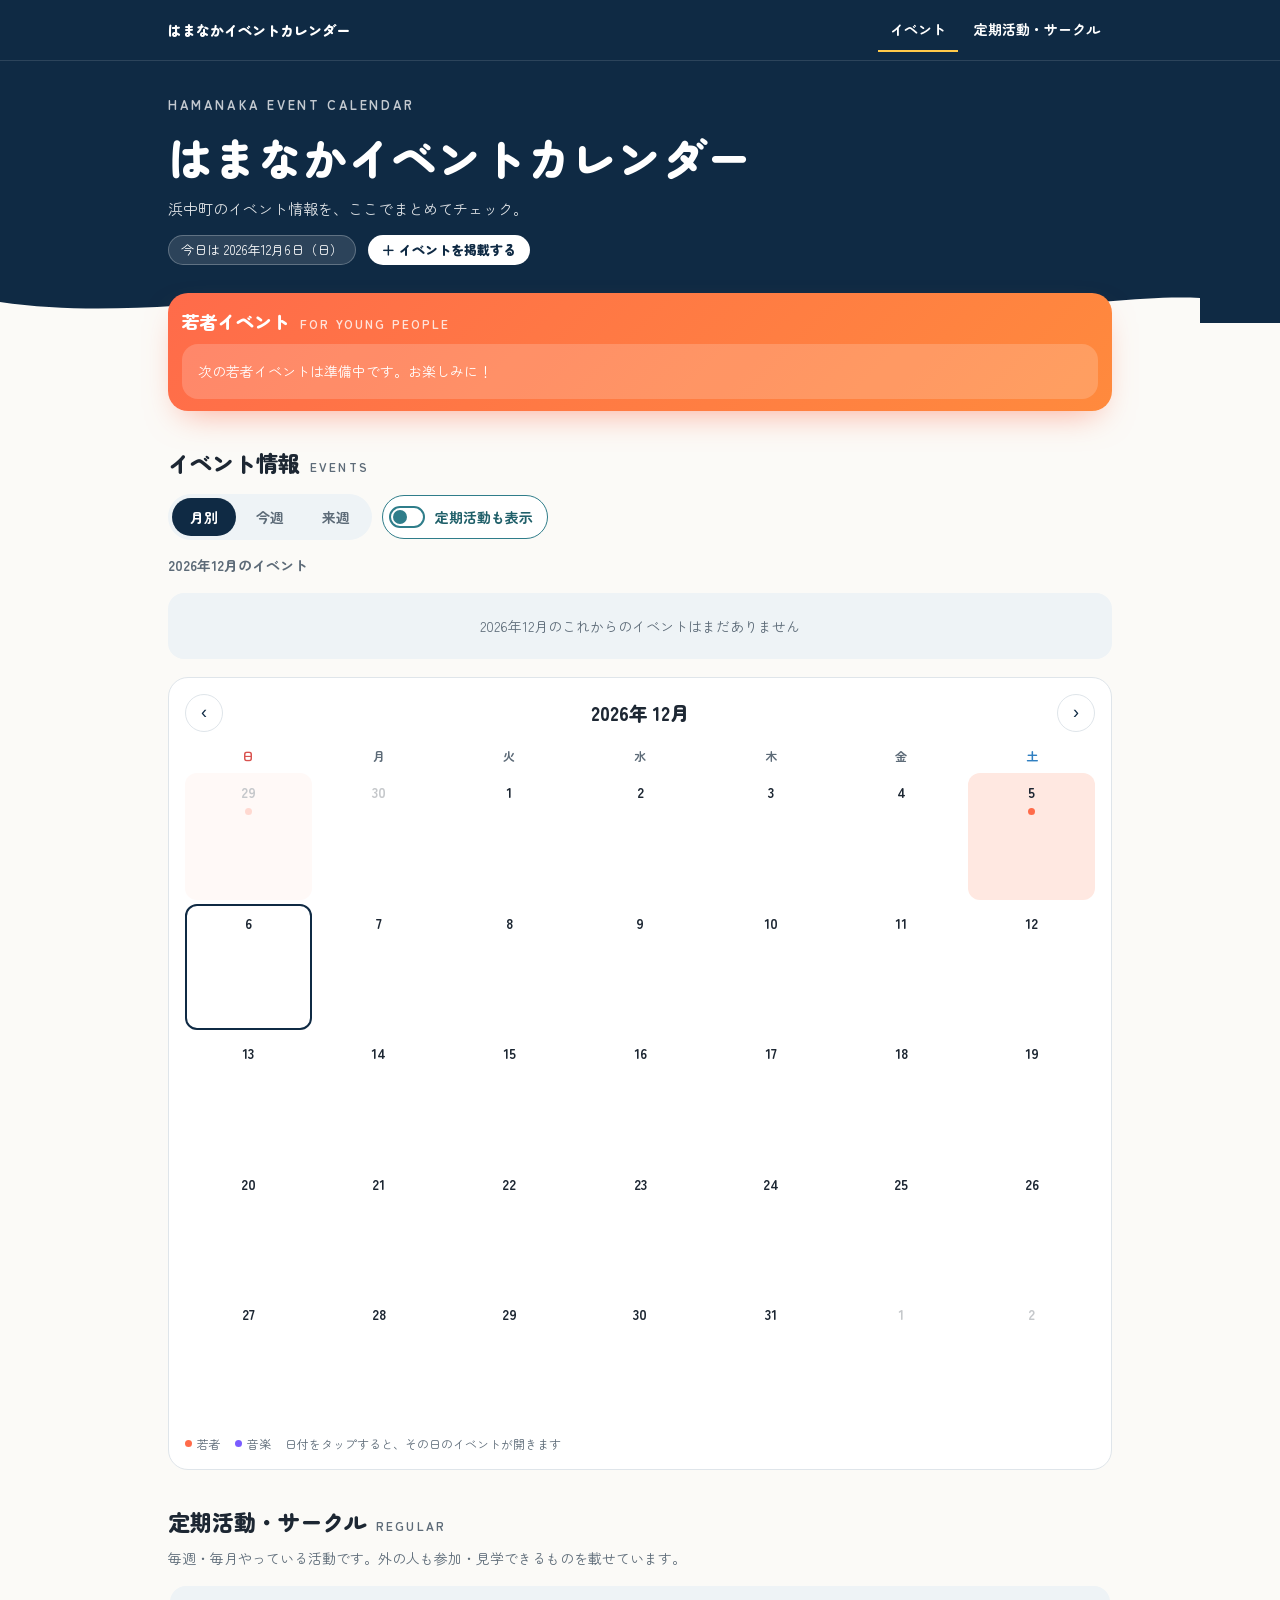
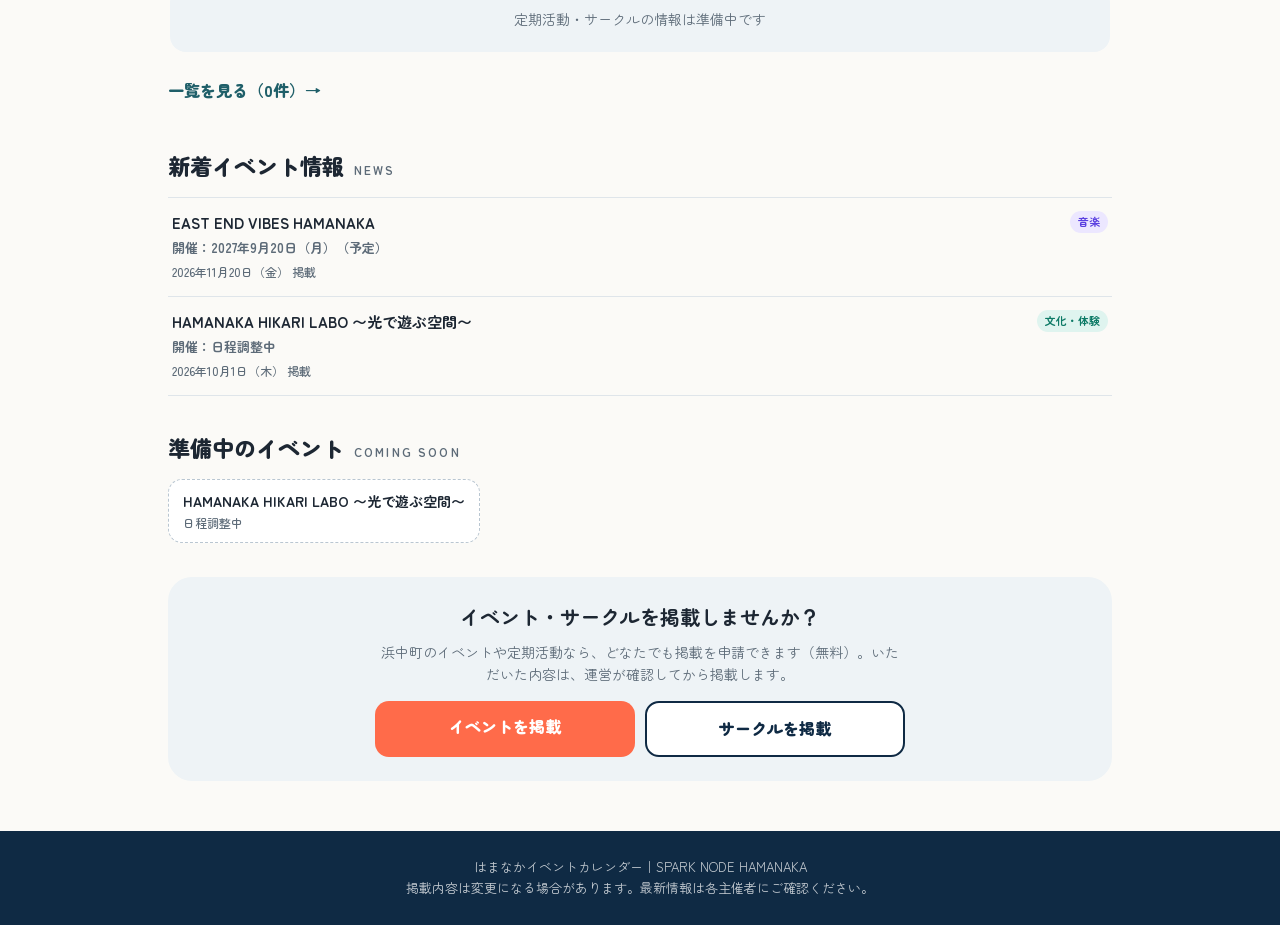
==== index.html @ 967bbfd6 "Add files via upload" ====
<!DOCTYPE html>
<html lang="ja">
<head>
<meta charset="UTF-8">
<meta name="viewport" content="width=device-width, initial-scale=1">
<title>はまなかイベントカレンダー｜浜中町のイベント情報</title>
<meta name="description" content="北海道浜中町のイベント情報をまとめてチェックできるイベントカレンダー。若者イベント、新着情報、月別・今週・来週の予定がひと目でわかります。">
<link rel="icon" href="img/favicon.svg" type="image/svg+xml">
<link rel="apple-touch-icon" href="img/favicon.svg">
<meta name="theme-color" content="#0f2a44">
<!-- SNS（LINE・X・Facebook）でURLを共有したときの表示。
     公開後、下の2か所の「USERNAME」を自分のGitHubユーザー名に書き換える -->
<meta property="og:type" content="website">
<meta property="og:site_name" content="はまなかイベントカレンダー">
<meta property="og:title" content="はまなかイベントカレンダー｜浜中町のイベント情報">
<meta property="og:description" content="北海道浜中町のイベント情報をまとめてチェックできるイベントカレンダー。">
<meta property="og:url" content="https://marugamesan.github.io/hamanaka-event/">
<meta property="og:image" content="https://marugamesan.github.io/hamanaka-event/img/ogp.png">
<meta name="twitter:card" content="summary_large_image">
<link rel="preconnect" href="https://fonts.googleapis.com">
<link rel="preconnect" href="https://fonts.gstatic.com" crossorigin>
<link href="https://fonts.googleapis.com/css2?family=Zen+Maru+Gothic:wght@500;700;900&display=swap" rel="stylesheet">
<link rel="stylesheet" href="style.css?v=20261126e">
</head>
<body>

<header>
  <nav class="topnav" aria-label="メニュー">
    <div class="wrap">
      <a class="brand" href="./">はまなかイベントカレンダー</a>
      <div class="links">
        <a href="#calendar" class="cur">イベント</a>
        <a href="regular.html">定期活動・サークル</a>
      </div>
    </div>
  </nav>
  <div class="wrap">
    <div class="logo">HAMANAKA EVENT CALENDAR</div>
    <h1>はまなかイベントカレンダー</h1>
    <p class="lead">浜中町のイベント情報を、ここでまとめてチェック。</p>
    <span class="today-pill" id="todayPill"></span>
    <a class="post-btn hidden" id="postBtnTop" target="_blank" rel="noopener">＋ イベントを掲載する</a>
  </div>
  <svg class="waves" viewBox="0 0 1200 46" preserveAspectRatio="none"><path d="M0,24 C150,46 300,4 450,22 C600,40 750,6 900,22 C1050,38 1125,16 1200,20 L1200,46 L0,46 Z" fill="#fbfaf7"/></svg>
</header>

<main class="wrap">
  <p class="loading" id="loading">イベント情報を読み込み中…</p>

  <section class="youth">
    <div class="youth-box">
      <div class="sec-head"><h2>若者イベント</h2><span class="en">FOR YOUNG PEOPLE</span></div>
      <div class="youth-grid" id="youthGrid"></div>
    </div>
  </section>

  <section id="calendar">
    <div class="sec-head"><h2>イベント情報</h2><span class="en">EVENTS</span></div>
    <div class="cal-tools">
      <div class="switch" role="tablist">
        <button data-view="month" class="on">月別</button>
        <button data-view="this">今週</button>
        <button data-view="next">来週</button>
      </div>
      <button class="reg-toggle" id="regToggle" aria-pressed="false"><span class="knob"></span>定期活動も表示</button>
    </div>
    <div id="listArea"></div>
    <div class="cal-card" id="calCard"></div>
  </section>

  <section id="regular">
    <div class="sec-head"><h2>定期活動・サークル</h2><span class="en">REGULAR</span></div>
    <p class="sec-lead">毎週・毎月やっている活動です。外の人も参加・見学できるものを載せています。</p>
    <div class="rband" id="regBand"></div>
    <a class="more" href="regular.html">一覧を見る（<span id="regCount">0</span>件）→</a>
  </section>

  <section>
    <div class="sec-head"><h2>新着イベント情報</h2><span class="en">NEWS</span></div>
    <ul class="news" id="news"></ul>
  </section>

  <section id="tbdSec" class="hidden">
    <div class="sec-head"><h2>準備中のイベント</h2><span class="en">COMING SOON</span></div>
    <div class="tbd" id="tbd"></div>
  </section>

  <section id="postSec">
    <div class="post-box">
      <h2>イベント・サークルを掲載しませんか？</h2>
      <p>浜中町のイベントや定期活動なら、どなたでも掲載を申請できます（無料）。いただいた内容は、運営が確認してから掲載します。</p>
      <div class="post-btns">
        <a class="cta" id="postBtn" target="_blank" rel="noopener">イベントを掲載</a>
        <a class="cta sub" id="postRegBtn" target="_blank" rel="noopener">サークルを掲載</a>
      </div>
    </div>
  </section>
</main>

<footer>
  はまなかイベントカレンダー｜<span id="operator"></span><br>
  掲載内容は変更になる場合があります。最新情報は各主催者にご確認ください。
</footer>

<div class="modal-bg" id="modalBg"><div class="modal" id="modal" role="dialog" aria-modal="true"></div></div>

<script src="config.js?v=20261126e"></script>
<script src="common.js?v=20261126e"></script>
<script src="app.js?v=20261126e"></script>
</body>
</html>
---- style.css ----
:root{
  --sea:#0f2a44; --sea2:#1c4466; --mist:#eef3f6; --paper:#fbfaf7;
  --ink:#1d2733; --sub:#5d6b78; --line:#dfe5ea;
  --coral:#ff6b4a; --coral-soft:#ffe8e1; --sun:#ffc94a;
  --r:16px;
}
*{box-sizing:border-box}
body{margin:0;font-family:"Zen Maru Gothic",system-ui,sans-serif;background:var(--paper);color:var(--ink);line-height:1.6;-webkit-font-smoothing:antialiased}
a{color:inherit}
.hidden{display:none!important}
.wrap{max-width:980px;margin:0 auto;padding:0 18px}

header{background:var(--sea);color:#fff;position:relative;overflow:hidden}
header .wrap{padding-top:34px;padding-bottom:58px;position:relative;z-index:1}
.logo{font-size:13px;letter-spacing:.2em;opacity:.75;font-weight:700}
h1{font-size:clamp(22px,6.4vw,44px);margin:6px 0 4px;font-weight:900;letter-spacing:.02em}
.lead{margin:0;opacity:.85;font-size:15px}
.waves{position:absolute;left:0;right:0;bottom:-1px;height:46px}
.today-pill{display:inline-block;margin:14px 8px 0 0;background:rgba(255,255,255,.12);border:1px solid rgba(255,255,255,.25);padding:4px 12px;border-radius:99px;font-size:13px}
.post-btn{display:inline-block;margin:14px 0 0 0;background:#fff;color:var(--sea);text-decoration:none;font-weight:900;font-size:13px;padding:5px 14px;border-radius:99px}
.loading{text-align:center;color:var(--sub);padding:30px 0 0;margin:0}

section{margin:34px 0}
.sec-head{display:flex;align-items:baseline;gap:10px;margin-bottom:14px}
.sec-head h2{margin:0;font-size:22px;font-weight:900}
.sec-head .en{font-size:12px;letter-spacing:.18em;color:var(--sub);font-weight:700}

.youth{margin-top:-30px;position:relative;z-index:2}
.youth-box{background:linear-gradient(135deg,var(--coral) 0%,#ff8a3d 100%);border-radius:24px;padding:20px;color:#fff;box-shadow:0 14px 34px -14px rgba(255,107,74,.6)}
.youth-box .sec-head h2{color:#fff}
.youth-box .sec-head .en{color:rgba(255,255,255,.8)}
.youth-grid{display:grid;grid-template-columns:repeat(auto-fit,minmax(260px,1fr));gap:14px}
.ycard{background:#fff;color:var(--ink);border-radius:var(--r);padding:16px 16px 14px;display:flex;gap:14px;cursor:pointer;transition:transform .15s}
.ycard:hover{transform:translateY(-2px)}
.datebox{flex:0 0 64px;text-align:center;border-radius:12px;background:var(--coral-soft);color:var(--coral);padding:8px 0;line-height:1.1;align-self:flex-start}
.datebox .m{font-size:12px;font-weight:700}
.datebox .d{font-size:28px;font-weight:900}
.datebox .w{font-size:12px;font-weight:700}
.ycard h3{margin:0 0 4px;font-size:17px;line-height:1.35}
.meta{font-size:13px;color:var(--sub)}
.count{display:inline-block;margin-top:6px;font-size:12px;font-weight:700;background:var(--sun);color:#5a3b00;padding:2px 9px;border-radius:99px}
.youth-empty{background:rgba(255,255,255,.18);border-radius:var(--r);padding:16px;font-size:14px}

.news{list-style:none;margin:0;padding:0;border-top:1px solid var(--line)}
.news li{display:flex;gap:12px;align-items:center;padding:13px 4px;border-bottom:1px solid var(--line);cursor:pointer}
.news li:hover{background:var(--mist)}
.news .posted{font-size:12px;color:var(--sub);flex:0 0 74px}
.news .title{flex:1;font-weight:700;font-size:15px}
.new-badge{font-size:11px;font-weight:900;color:#fff;background:var(--coral);padding:1px 7px;border-radius:6px;margin-left:6px;vertical-align:2px}
.tag{display:inline-block;font-size:11px;font-weight:700;padding:2px 8px;border-radius:99px;white-space:nowrap}

.switch{display:inline-flex;background:var(--mist);border-radius:99px;padding:4px;gap:2px;margin-bottom:14px}
.switch button{border:0;background:transparent;font:inherit;font-weight:700;font-size:14px;padding:8px 18px;border-radius:99px;cursor:pointer;color:var(--sub)}
.switch button.on{background:var(--sea);color:#fff}
.cal-card{background:#fff;border:1px solid var(--line);border-radius:20px;padding:16px}
.cal-nav{display:flex;align-items:center;justify-content:space-between;margin-bottom:10px}
.cal-nav h3{margin:0;font-size:19px;font-weight:900}
.navbtn{border:1px solid var(--line);background:#fff;width:38px;height:38px;border-radius:50%;font-size:18px;cursor:pointer;color:var(--sea)}
.navbtn:hover{background:var(--mist)}
.grid{display:grid;grid-template-columns:repeat(7,1fr);gap:4px}
.dow{text-align:center;font-size:12px;font-weight:700;color:var(--sub);padding:4px 0}
.dow.sun{color:#d9534f}.dow.sat{color:#2f7fc1}
.cell{aspect-ratio:1/1;min-height:44px;border-radius:12px;display:flex;flex-direction:column;align-items:center;justify-content:flex-start;padding-top:6px;font-size:14px;font-weight:700;border:2px solid transparent}
.cell.out{opacity:.25}
.cell.has{background:var(--mist);cursor:pointer}
.cell.has:hover{border-color:var(--sea2)}
.cell.has.y{background:var(--coral-soft)}
.cell.today{border-color:var(--sea)}
.cell.sel{background:var(--sea)!important;color:#fff}
.dots{display:flex;gap:3px;margin-top:4px;justify-content:center;min-height:7px}
.dot{width:7px;height:7px;border-radius:50%;display:inline-block}
.cell.sel .dot{box-shadow:0 0 0 1.5px #fff}
.legend{display:flex;gap:14px;flex-wrap:wrap;font-size:12px;color:var(--sub);margin-top:12px}
.legend span{display:inline-flex;align-items:center;gap:5px}

.week{display:grid;grid-template-columns:repeat(7,1fr);gap:6px}
.wday{border-radius:14px;background:var(--mist);text-align:center;padding:10px 0 8px;font-weight:700}
.wday .wd{font-size:12px;color:var(--sub)}
.wday .dn{font-size:20px}
.wday.has{background:var(--coral-soft)}
.wday.today{outline:2px solid var(--sea)}

.list{margin-top:16px;display:flex;flex-direction:column;gap:10px}
.list-title{font-size:14px;font-weight:700;color:var(--sub);margin:18px 0 0}
.ev{display:flex;gap:14px;background:#fff;border:1px solid var(--line);border-radius:var(--r);padding:14px;cursor:pointer}
.ev:hover{border-color:var(--sea2)}
.ev .datebox{background:var(--mist);color:var(--sea)}
.ev.y .datebox{background:var(--coral-soft);color:var(--coral)}
.ev h4{margin:2px 0 4px;font-size:16px}
.ev.past{opacity:.55}
.empty{padding:22px;text-align:center;color:var(--sub);background:var(--mist);border-radius:var(--r);font-size:14px}

.tbd{display:flex;gap:10px;flex-wrap:wrap}
.tbd div{background:#fff;border:1px dashed #b9c6d1;border-radius:14px;padding:10px 14px;font-size:14px;font-weight:700;cursor:pointer}
.tbd small{display:block;font-weight:500;color:var(--sub);font-size:12px}

.post-box{background:var(--mist);border-radius:24px;padding:24px 20px;text-align:center}
.post-box h2{margin:0 0 8px;font-size:20px}
.post-box p{margin:0 auto;max-width:520px;font-size:14px;color:var(--sub)}
.post-box .cta{max-width:320px;margin:16px auto 0}

.modal-bg{position:fixed;inset:0;background:rgba(15,42,68,.55);display:none;align-items:flex-end;justify-content:center;z-index:50}
.modal-bg.open{display:flex}
.modal{background:#fff;width:100%;max-width:560px;border-radius:24px 24px 0 0;padding:22px 20px 28px;max-height:88vh;overflow:auto;animation:up .2s ease-out}
@media(min-width:640px){.modal-bg{align-items:center}.modal{border-radius:24px}}
@keyframes up{from{transform:translateY(30px);opacity:0}to{transform:none;opacity:1}}
.modal h3{margin:8px 0 10px;font-size:22px;line-height:1.35}
.modal dl{display:grid;grid-template-columns:84px 1fr;gap:6px 10px;margin:14px 0;font-size:14px}
.modal dt{color:var(--sub);font-weight:700}
.modal dd{margin:0;word-break:break-word}
.modal p{font-size:15px;margin:10px 0;white-space:pre-wrap}
.close{float:right;border:0;background:var(--mist);width:36px;height:36px;border-radius:50%;font-size:18px;cursor:pointer}
.cta{display:block;text-align:center;background:var(--coral);color:#fff;text-decoration:none;font-weight:900;padding:13px;border-radius:14px;margin-top:14px}
.note{font-size:12px;color:var(--sub);background:var(--mist);padding:8px 12px;border-radius:10px}

footer{background:var(--sea);color:rgba(255,255,255,.75);font-size:13px;padding:26px 0;margin-top:50px;text-align:center}

/* イベント画像 */
.ev>div:nth-child(2){flex:1;min-width:0}
.ev .thumb{width:72px;height:72px;object-fit:cover;border-radius:10px;flex-shrink:0;background:var(--mist)}
.modal .pics{display:grid;gap:8px;margin:10px 0}
.modal .pics img{cursor:zoom-in;display:block;width:100%;max-height:70vh;object-fit:contain;border-radius:12px;background:var(--mist)}
.zoom{position:fixed;inset:0;background:rgba(0,0,0,.9);display:none;align-items:center;justify-content:center;z-index:60;padding:12px;cursor:zoom-out}
.zoom.open{display:flex}
.zoom img{max-width:100%;max-height:100%;object-fit:contain;-webkit-touch-callout:none}
.zoom .close{position:absolute;top:12px;right:12px;width:40px;height:40px;border-radius:50%;border:0;background:rgba(255,255,255,.9);font-size:22px;cursor:pointer}

/* ---------- ヘッダーのメニュー ---------- */
.topnav{position:relative;z-index:2;border-bottom:1px solid rgba(255,255,255,.12)}
.topnav .wrap{display:flex;align-items:center;justify-content:space-between;gap:10px;flex-wrap:wrap;padding-top:8px;padding-bottom:8px}
.topnav .brand{font-weight:900;font-size:14px;text-decoration:none;color:#fff}
.topnav .links{display:flex;gap:4px;flex-wrap:wrap}
.topnav .links a{color:#fff;text-decoration:none;font-size:14px;font-weight:700;padding:10px 12px;border-bottom:2px solid transparent}
.topnav .links a.cur{border-bottom-color:var(--sun)}
.topnav .links a:hover{opacity:.8}
header .wrap.page-head{padding-top:26px}

/* ---------- 日付の行 ---------- */
.date-line{font-size:13px;font-weight:700;color:var(--sea2)}
.news li{align-items:flex-start}
.news .posted{display:inline-block;margin-top:2px;font-size:12px;color:var(--sub);font-weight:500}

/* ---------- カレンダー：定期活動の切り替え ---------- */
.cal-tools{display:flex;flex-wrap:wrap;gap:10px;align-items:center;margin-bottom:14px}
.cal-tools .switch{margin-bottom:0}
.reg-toggle{display:inline-flex;align-items:center;gap:10px;border:1.5px solid #2f7d8a;background:#fff;color:#1f5f69;font:inherit;font-weight:700;font-size:14px;padding:6px 14px 6px 6px;border-radius:99px;cursor:pointer;min-height:44px}
.reg-toggle .knob{width:36px;height:22px;border-radius:99px;border:2px solid #2f7d8a;position:relative;flex-shrink:0}
.reg-toggle .knob::after{content:"";position:absolute;top:2px;left:2px;width:14px;height:14px;border-radius:50%;background:#2f7d8a;transition:left .15s}
.reg-toggle[aria-pressed="true"]{background:#2f7d8a;color:#fff}
.reg-toggle[aria-pressed="true"] .knob{border-color:#fff}
.reg-toggle[aria-pressed="true"] .knob::after{left:16px;background:#fff}
.dot.rg{background:transparent;border:1.5px dashed #2f7d8a;width:8px;height:8px}
.cell.rgday{border:1.5px dashed #9cc3ca;cursor:pointer}
.cell.rgday:hover{border-color:#2f7d8a}
.wday.rgday{outline:1.5px dashed #9cc3ca;outline-offset:-2px}
.ev.rg{background:transparent;border:1.5px dashed #9cc3ca;text-decoration:none;color:inherit;opacity:.9}
.ev.rg:hover{border-color:#2f7d8a}
.rg-when{flex:0 0 64px;font-size:11px;font-weight:700;color:#1f5f69;text-align:center;align-self:center;line-height:1.35}
.tag.rg-tag{background:#fff;color:#1f5f69;border:1px dashed #2f7d8a}
.tag.visit{background:#fdeedd;color:#8a4512}

/* ---------- 定期活動の帯（横スクロール） ---------- */
.sec-lead{margin:-6px 0 14px;font-size:14px;color:var(--sub)}
.rband{display:flex;gap:12px;overflow-x:auto;scroll-snap-type:x mandatory;padding:2px 2px 10px;-webkit-overflow-scrolling:touch}
.rband .empty{flex:1}
.rcard{flex:0 0 min(78%,260px);scroll-snap-align:start;background:#fff;border:1px solid var(--line);border-radius:var(--r);padding:14px;text-decoration:none;color:inherit;display:flex;flex-direction:column;gap:6px}
.rcard:hover{border-color:#2f7d8a}
.rcard h3{margin:0;font-size:16px;line-height:1.4}
.rcard .count{margin-top:0}
.checked{font-size:12px;color:var(--sub);margin-top:auto}
.more{display:inline-block;margin-top:6px;font-weight:900;color:#1f5f69;text-decoration:none;padding:10px 0}
.more:hover{text-decoration:underline}

/* ---------- 掲載ボタン 2つ ---------- */
.post-btns{display:flex;gap:10px;justify-content:center;flex-wrap:wrap;margin-top:16px}
.post-btns .cta{margin:0;flex:1 1 200px;max-width:260px}
.cta.sub{background:#fff;color:var(--sea);border:2px solid var(--sea)}
.cta.soon{background:#eef1f3;color:#55626e;border-color:#cfd6dc;cursor:default}

/* ---------- 定期活動の一覧ページ ---------- */
.filters{display:flex;flex-direction:column;gap:10px;background:#fff;border:1px solid var(--line);border-radius:20px;padding:14px 16px;margin-bottom:16px}
.frow{display:flex;gap:8px;align-items:center;flex-wrap:wrap}
.frow .lbl{font-size:13px;font-weight:700;color:var(--sub);width:42px;flex-shrink:0}
.chip{border:1.5px solid var(--line);background:#fff;color:var(--ink);font:inherit;font-size:14px;font-weight:700;padding:6px 14px;border-radius:99px;cursor:pointer;min-height:40px}
.chip.on{background:var(--sea);border-color:var(--sea);color:#fff}
.frow select{font:inherit;font-size:14px;padding:8px 12px;border-radius:12px;border:1.5px solid var(--line);background:#fff;min-height:40px;max-width:100%}
.rcount{font-size:14px;color:var(--sub);margin:0 0 10px}
.rgrid{display:grid;grid-template-columns:repeat(auto-fill,minmax(280px,1fr));gap:14px}
.rgcard{background:#fff;border:1px solid var(--line);border-radius:var(--r);padding:16px;display:flex;flex-direction:column;gap:8px;scroll-margin-top:16px}
.rgcard:target{border-color:#2f7d8a;box-shadow:0 0 0 3px #d7ecef}
.rgcard h3{margin:0;font-size:18px;line-height:1.4}
.rgcard dl{display:grid;grid-template-columns:56px 1fr;gap:4px 8px;margin:0;font-size:14px}
.rgcard dt{color:var(--sub);font-weight:700}
.rgcard dd{margin:0;word-break:break-word}
.rgcard .desc{font-size:14px;margin:0;white-space:pre-wrap;color:var(--ink)}
.rgcard .foot{display:flex;justify-content:space-between;align-items:center;gap:8px;flex-wrap:wrap;margin-top:auto;padding-top:6px}
.rgcard .cta{margin:0;padding:10px 16px;font-size:14px;border-radius:99px;background:var(--sea)}
.cell.today.rgday{border:2px solid var(--sea)}

/* ---------- 若者イベント（コンパクト・1件） ---------- */
.youth-box{padding:14px 14px 12px;border-radius:20px}
.youth-box .sec-head{margin-bottom:8px}
.youth-box .sec-head h2{font-size:18px}
.youth-grid{grid-template-columns:1fr}
.ycard{padding:12px;gap:12px;align-items:center}
.ycard .datebox{flex-basis:54px;padding:6px 0}
.ycard .datebox .d{font-size:22px}
.ycard>div:nth-child(2){flex:1;min-width:0}
.ycard h3{font-size:16px}
.ycard .thumb{width:64px;height:64px;object-fit:cover;border-radius:10px;flex-shrink:0}
.youth-more{margin:8px 2px 0;font-size:12px;color:rgba(255,255,255,.9)}

/* ---------- イベント一覧 → カレンダーの順 ---------- */
#listArea .list-title{margin-top:0}
#listArea + .cal-card{margin-top:18px}
.wday[data-day]{cursor:pointer}

/* ---------- 日付タップのポップアップ ---------- */
.day-sub{margin:4px 0 0;font-size:13px;color:var(--sub);font-weight:700}
.modal .day-list{margin-top:10px}
.modal .day-list .ev{padding:12px}
.back{border:0;background:none;font:inherit;font-weight:700;font-size:14px;color:var(--sea2);padding:8px 0;cursor:pointer}

/* ---------- 共有ボタン ---------- */
.share{margin-top:18px;padding-top:14px;border-top:1px solid var(--line)}
.share-ttl{margin:0 0 8px;font-size:13px;font-weight:700;color:var(--sub)}
.share-btns{display:flex;flex-wrap:wrap;gap:8px}
.sbtn{display:inline-flex;align-items:center;justify-content:center;min-height:44px;padding:0 16px;border-radius:99px;font:inherit;font-size:14px;font-weight:700;text-decoration:none;cursor:pointer;border:1.5px solid var(--line);background:#fff;color:var(--ink)}
.sbtn.native{background:var(--sea);border-color:var(--sea);color:#fff}
.sbtn.line{background:#06c755;border-color:#06c755;color:#fff}
.sbtn.x{background:#111;border-color:#111;color:#fff}
.sbtn.fb{background:#1877f2;border-color:#1877f2;color:#fff}
.toast{white-space:nowrap;position:fixed;left:50%;bottom:24px;transform:translate(-50%,20px);background:var(--sea);color:#fff;padding:10px 18px;border-radius:99px;font-size:14px;font-weight:700;opacity:0;pointer-events:none;transition:.2s;z-index:80}
.toast.show{opacity:1;transform:translate(-50%,0)}
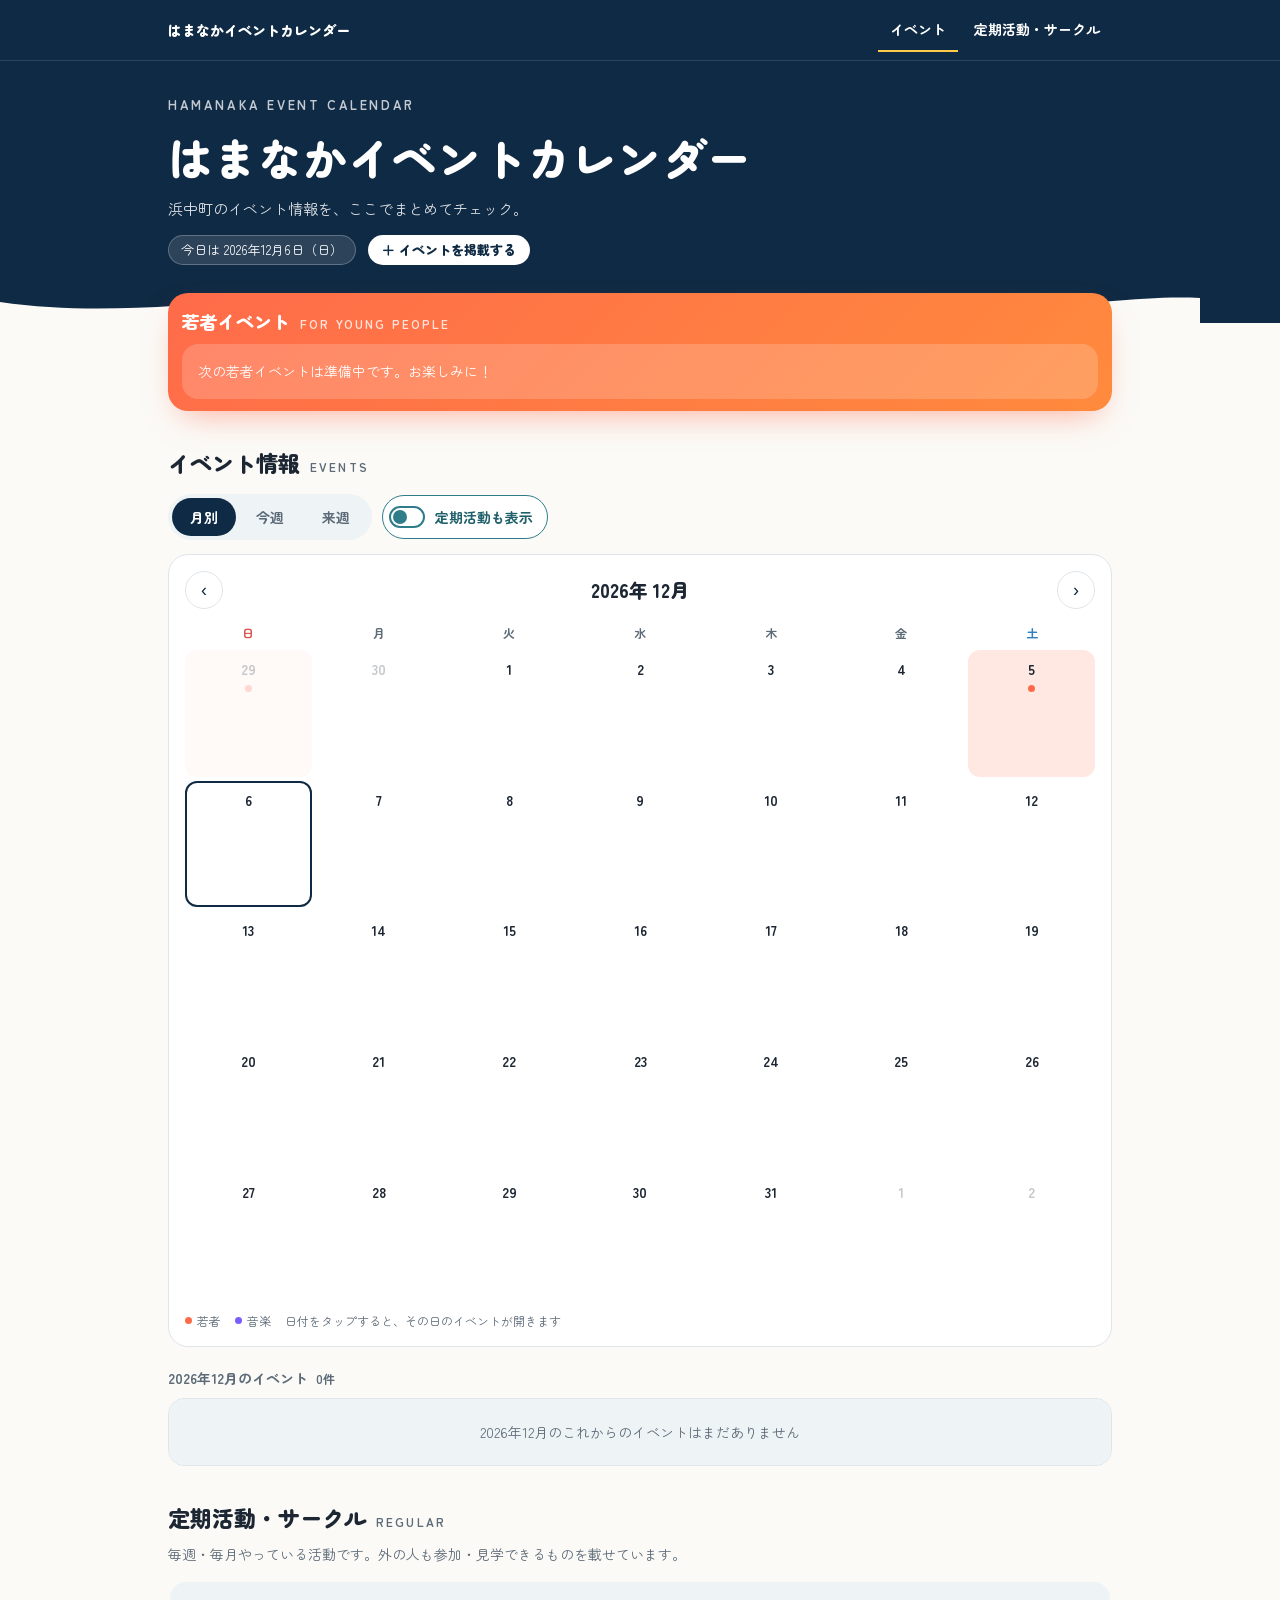
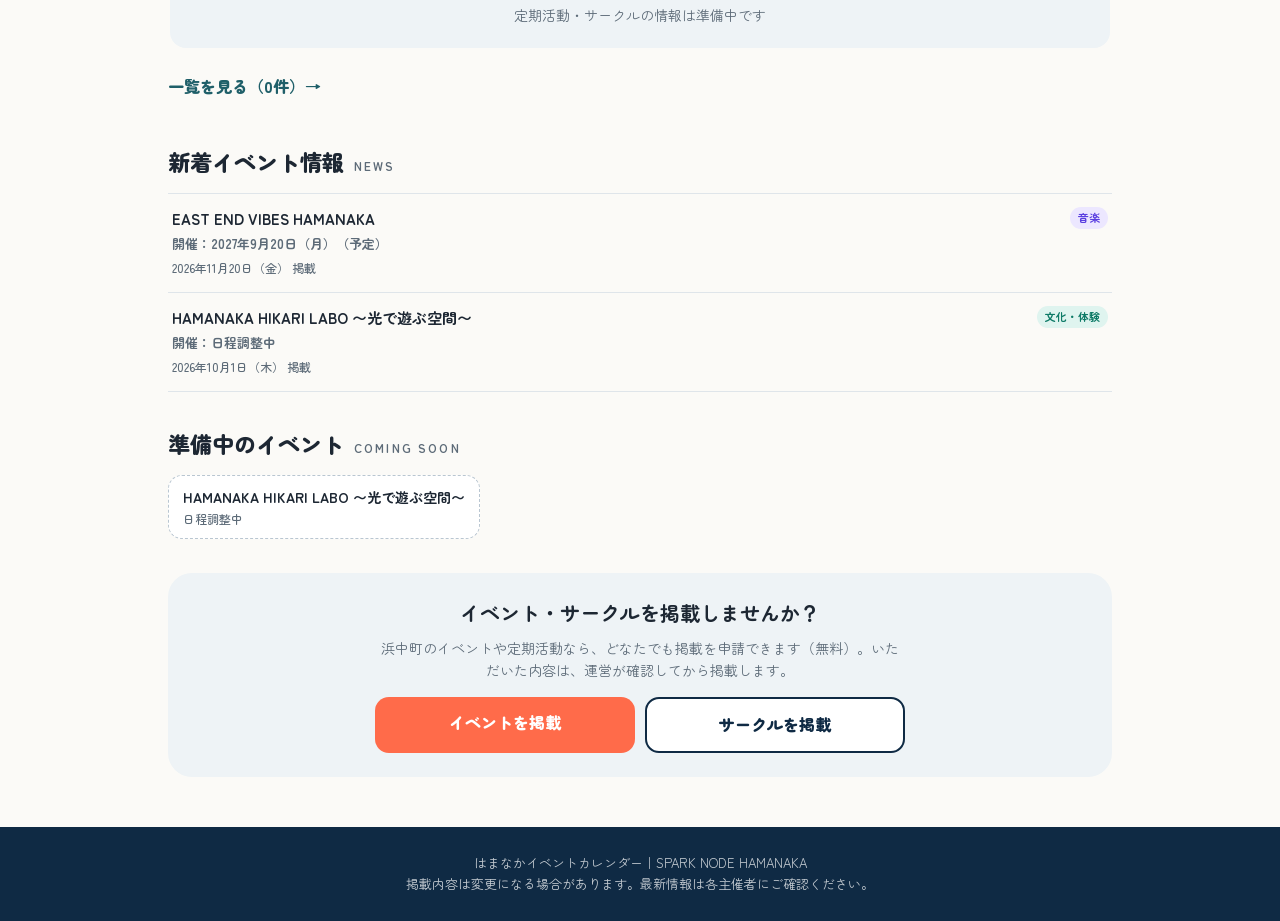
==== commit 7b5d6449: "Add files via upload" ====
--- a/index.html
+++ b/index.html
@@ -20,7 +20,7 @@
 <link rel="preconnect" href="https://fonts.googleapis.com">
 <link rel="preconnect" href="https://fonts.gstatic.com" crossorigin>
 <link href="https://fonts.googleapis.com/css2?family=Zen+Maru+Gothic:wght@500;700;900&display=swap" rel="stylesheet">
-<link rel="stylesheet" href="style.css?v=20261126e">
+<link rel="stylesheet" href="style.css?v=20261126f">
 </head>
 <body>
 
@@ -64,8 +64,8 @@
       </div>
       <button class="reg-toggle" id="regToggle" aria-pressed="false"><span class="knob"></span>定期活動も表示</button>
     </div>
+    <div class="cal-card" id="calCard"></div>
     <div id="listArea"></div>
-    <div class="cal-card" id="calCard"></div>
   </section>
 
   <section id="regular">
@@ -104,8 +104,8 @@
 
 <div class="modal-bg" id="modalBg"><div class="modal" id="modal" role="dialog" aria-modal="true"></div></div>
 
-<script src="config.js?v=20261126e"></script>
-<script src="common.js?v=20261126e"></script>
-<script src="app.js?v=20261126e"></script>
+<script src="config.js?v=20261126f"></script>
+<script src="common.js?v=20261126f"></script>
+<script src="app.js?v=20261126f"></script>
 </body>
 </html>
--- a/style.css
+++ b/style.css
@@ -232,3 +232,24 @@
 .sbtn.fb{background:#1877f2;border-color:#1877f2;color:#fff}
 .toast{white-space:nowrap;position:fixed;left:50%;bottom:24px;transform:translate(-50%,20px);background:var(--sea);color:#fff;padding:10px 18px;border-radius:99px;font-size:14px;font-weight:700;opacity:0;pointer-events:none;transition:.2s;z-index:80}
 .toast.show{opacity:1;transform:translate(-50%,0)}
+
+/* ---------- カレンダー → 細い一覧 ---------- */
+#listArea .list-title{margin-top:20px;display:flex;align-items:baseline;gap:8px}
+#listArea + .cal-card{margin-top:0}
+.list-n{font-size:12px;font-weight:700;color:var(--sub)}
+.slim-list{margin-top:8px;background:#fff;border:1px solid var(--line);border-radius:var(--r);overflow:hidden}
+.slim-list .empty{border-radius:0}
+.slim{display:grid;grid-template-columns:1fr auto;grid-template-areas:"date arrow" "main arrow";column-gap:10px;row-gap:2px;width:100%;text-align:left;font:inherit;color:inherit;text-decoration:none;background:#fff;border:0;border-top:1px solid var(--line);padding:10px 14px;cursor:pointer;min-height:56px;align-items:center}
+.slim:first-child{border-top:0}
+.slim:hover{background:var(--mist)}
+.slim .s-date{grid-area:date;font-size:12px;font-weight:700;color:var(--sea2)}
+.slim.y .s-date{color:var(--coral)}
+.slim .s-main{grid-area:main;display:flex;align-items:center;gap:8px;min-width:0}
+.slim .s-title{font-size:15px;font-weight:700;line-height:1.4;overflow:hidden;text-overflow:ellipsis;white-space:nowrap;min-width:0}
+.slim .tag{flex-shrink:0}
+.slim .s-arrow{grid-area:arrow;font-size:20px;color:var(--sub)}
+.slim.rg{background:#fbfefe}
+.slim.rg .s-date{color:#1f5f69}
+@media(min-width:640px){
+  .slim{grid-template-columns:200px 1fr auto;grid-template-areas:"date main arrow"}
+}
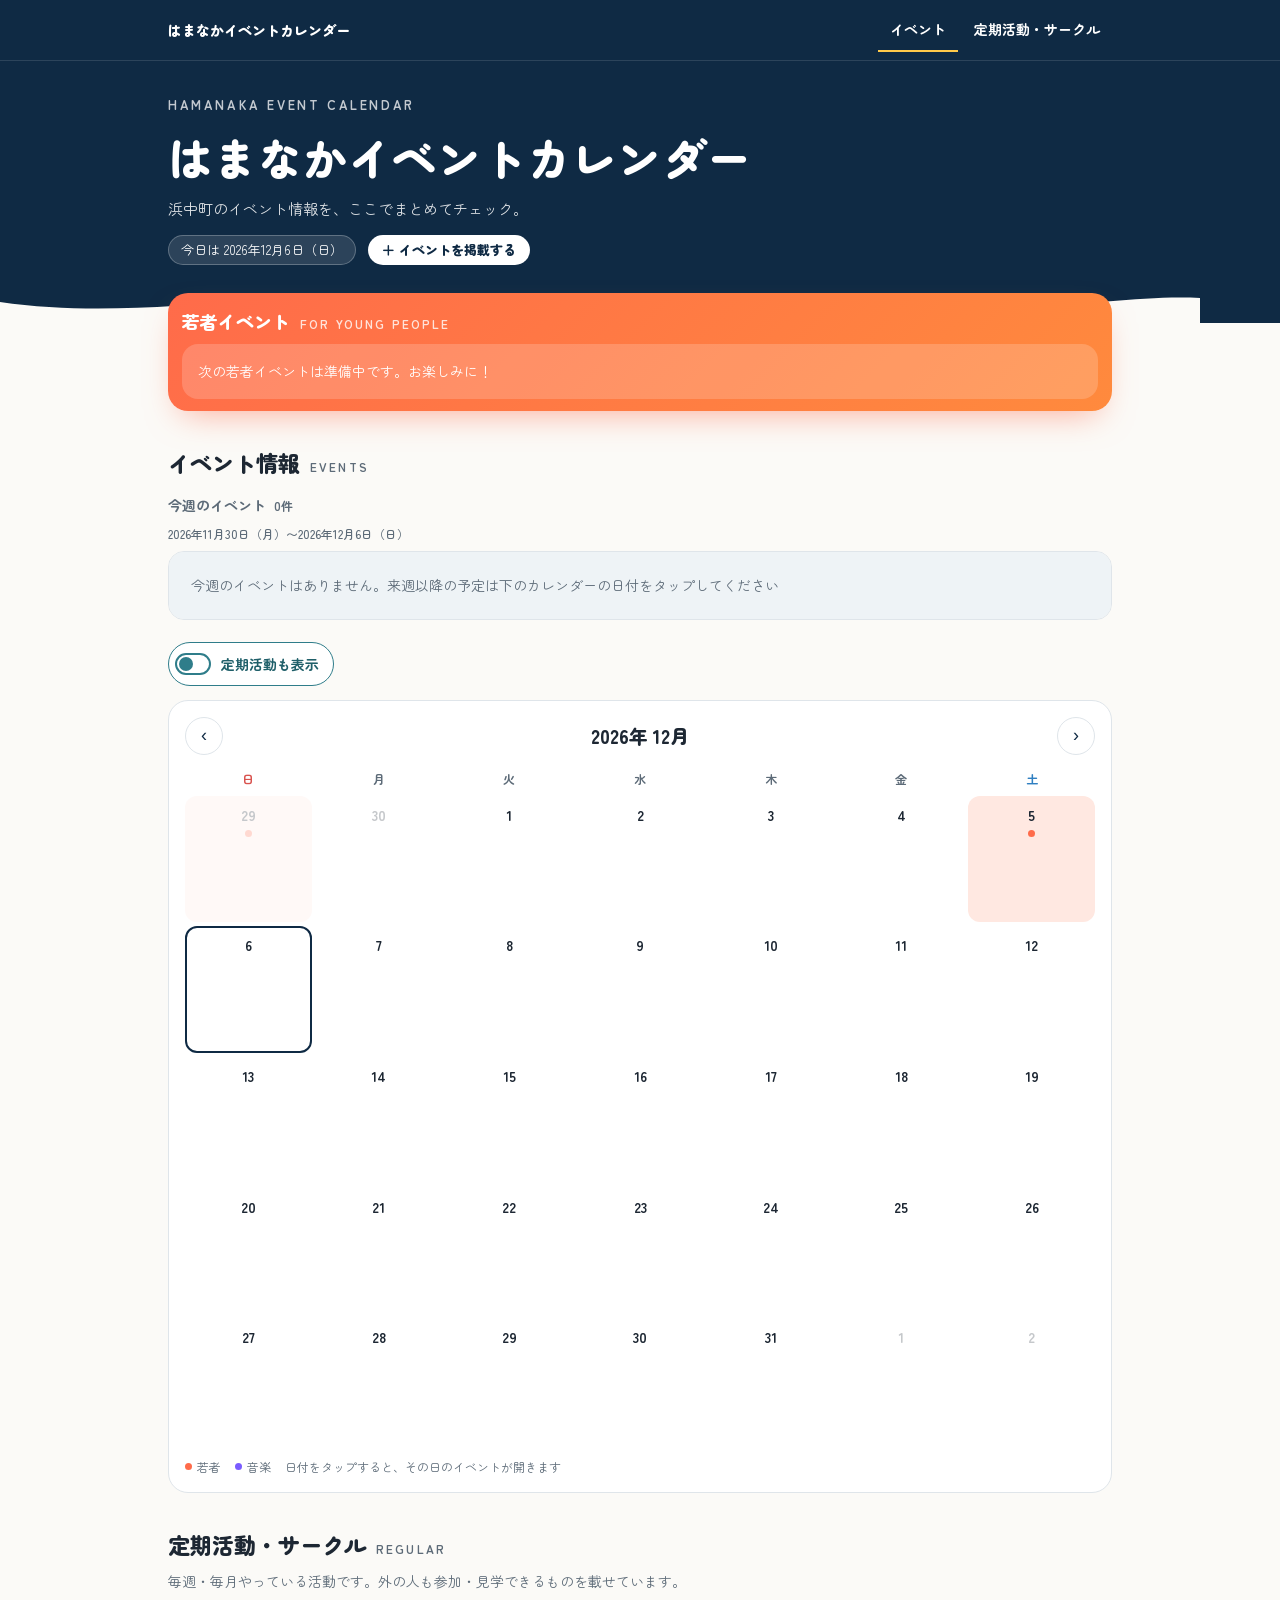
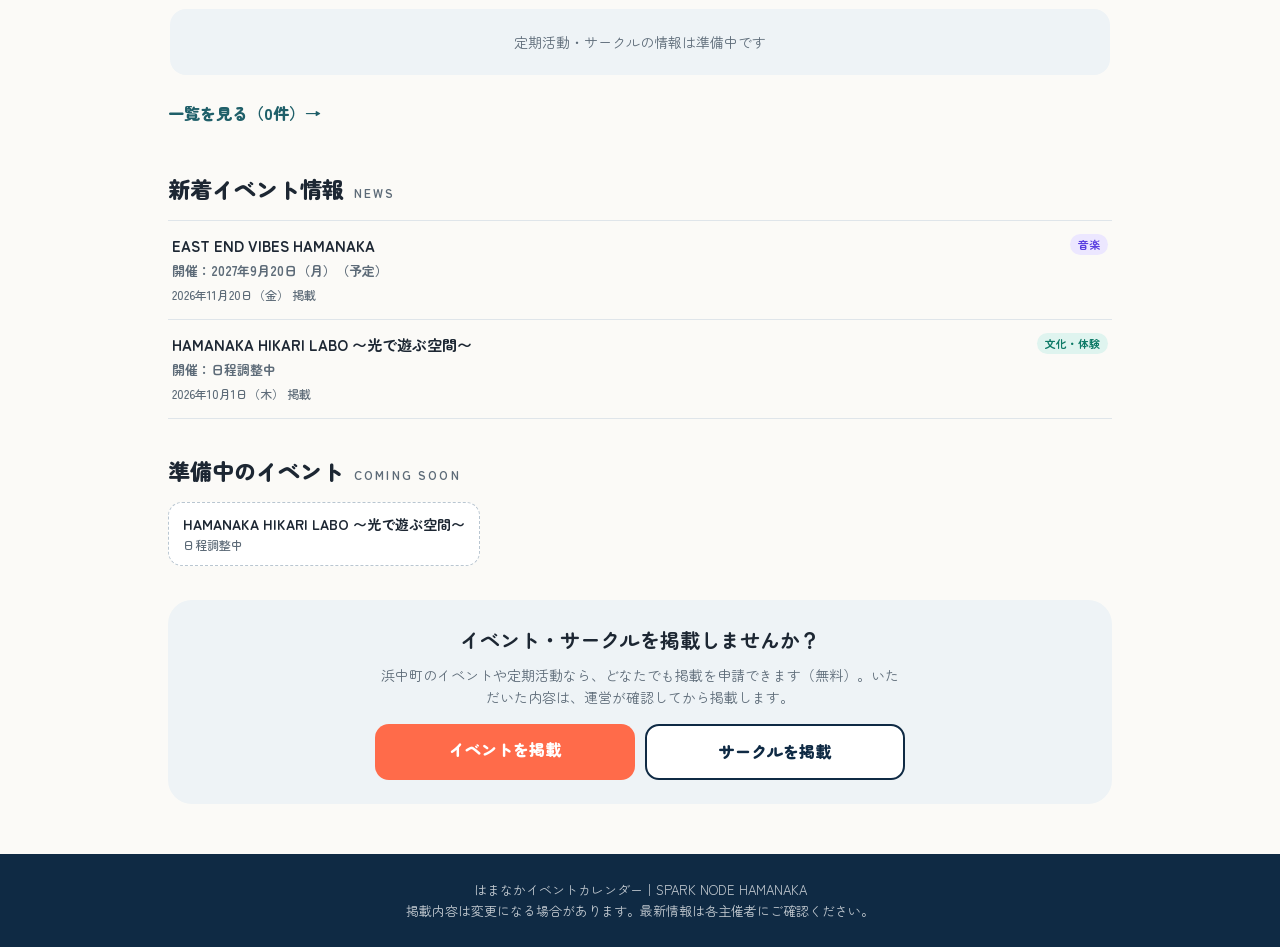
==== commit 631947c1: "Add files via upload" ====
--- a/index.html
+++ b/index.html
@@ -20,7 +20,7 @@
 <link rel="preconnect" href="https://fonts.googleapis.com">
 <link rel="preconnect" href="https://fonts.gstatic.com" crossorigin>
 <link href="https://fonts.googleapis.com/css2?family=Zen+Maru+Gothic:wght@500;700;900&display=swap" rel="stylesheet">
-<link rel="stylesheet" href="style.css?v=20261126f">
+<link rel="stylesheet" href="style.css?v=20261126g">
 </head>
 <body>
 
@@ -56,16 +56,11 @@
 
   <section id="calendar">
     <div class="sec-head"><h2>イベント情報</h2><span class="en">EVENTS</span></div>
+    <div id="listArea"></div>
     <div class="cal-tools">
-      <div class="switch" role="tablist">
-        <button data-view="month" class="on">月別</button>
-        <button data-view="this">今週</button>
-        <button data-view="next">来週</button>
-      </div>
       <button class="reg-toggle" id="regToggle" aria-pressed="false"><span class="knob"></span>定期活動も表示</button>
     </div>
     <div class="cal-card" id="calCard"></div>
-    <div id="listArea"></div>
   </section>
 
   <section id="regular">
@@ -104,8 +99,8 @@
 
 <div class="modal-bg" id="modalBg"><div class="modal" id="modal" role="dialog" aria-modal="true"></div></div>
 
-<script src="config.js?v=20261126f"></script>
-<script src="common.js?v=20261126f"></script>
-<script src="app.js?v=20261126f"></script>
+<script src="config.js?v=20261126g"></script>
+<script src="common.js?v=20261126g"></script>
+<script src="app.js?v=20261126g"></script>
 </body>
 </html>
--- a/style.css
+++ b/style.css
@@ -253,3 +253,9 @@
 @media(min-width:640px){
   .slim{grid-template-columns:200px 1fr auto;grid-template-areas:"date main arrow"}
 }
+
+/* ---------- 今週のイベント（カレンダーの上） ---------- */
+#listArea .list-title{margin-top:0;flex-wrap:wrap}
+.list-range{order:3;flex-basis:100%;font-size:12px;font-weight:500;color:var(--sub)}
+#listArea + .cal-tools{margin-top:22px}
+#listArea .empty{text-align:left}
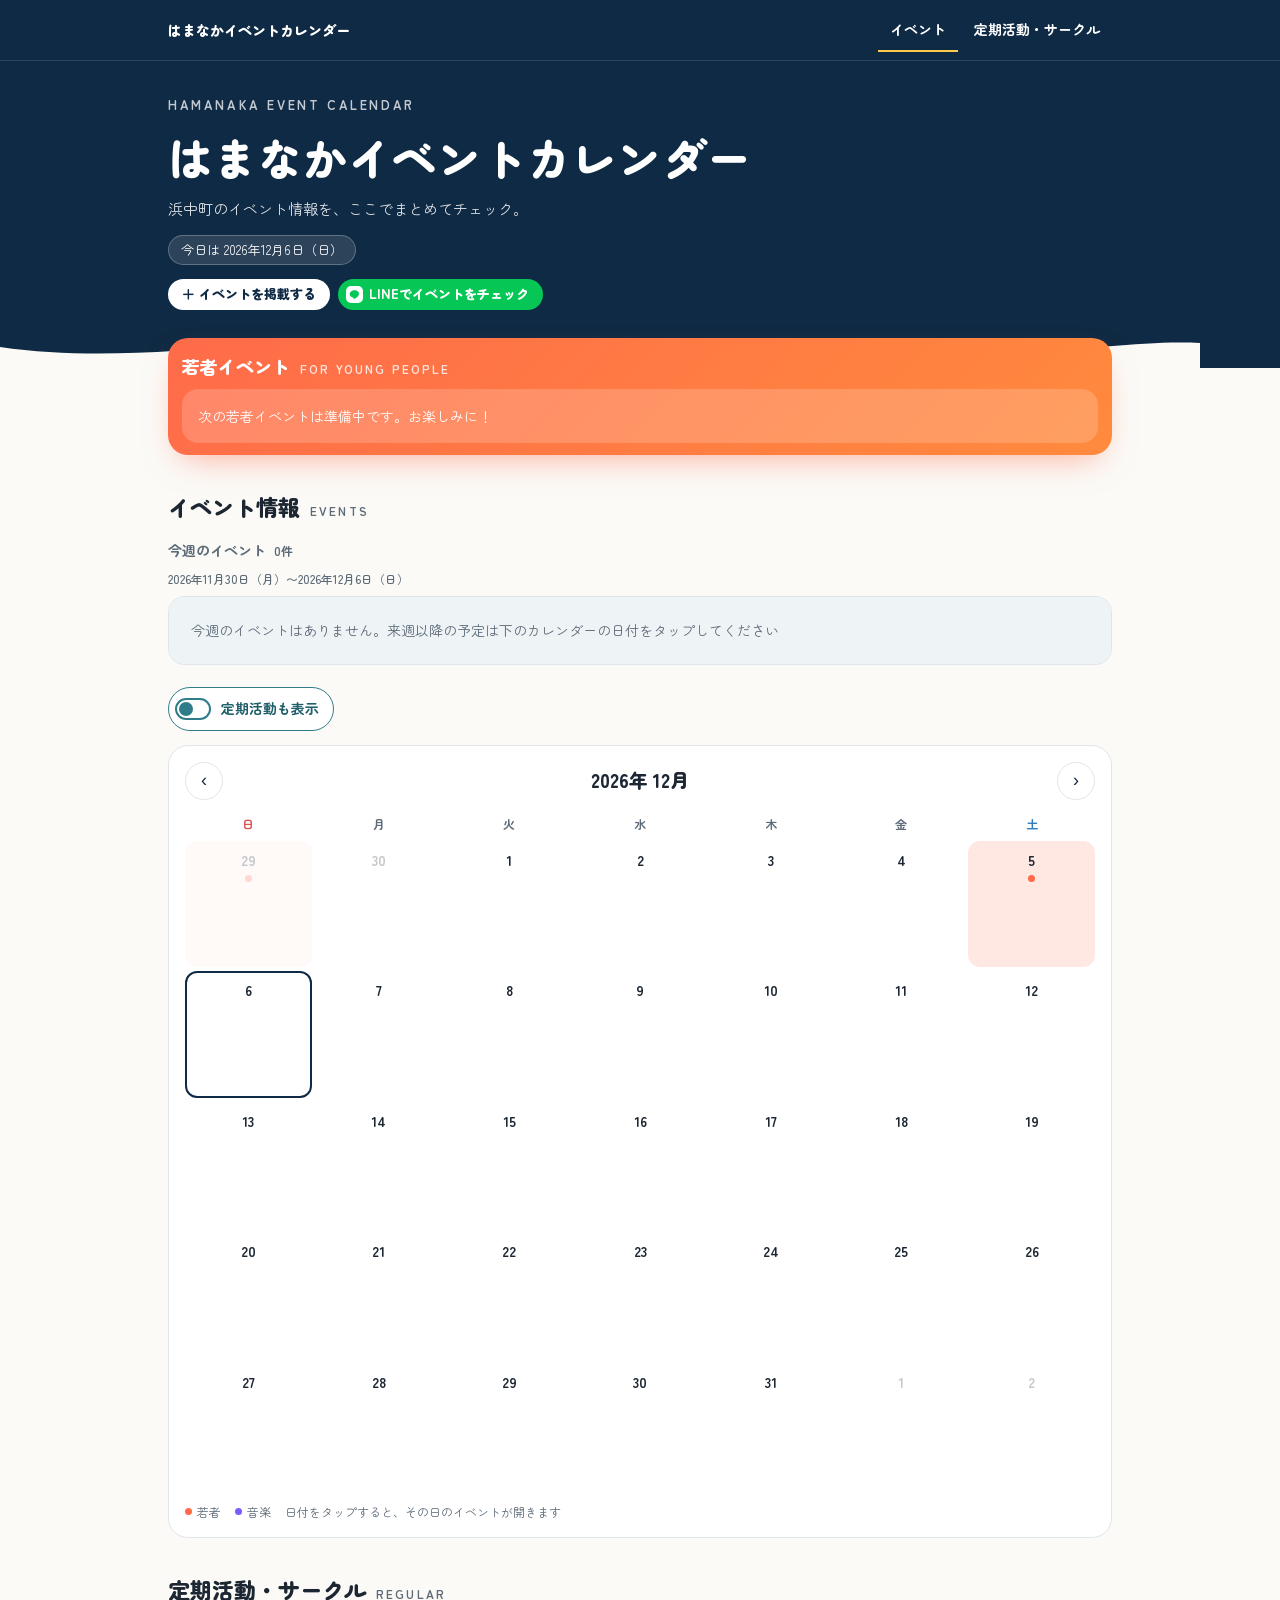
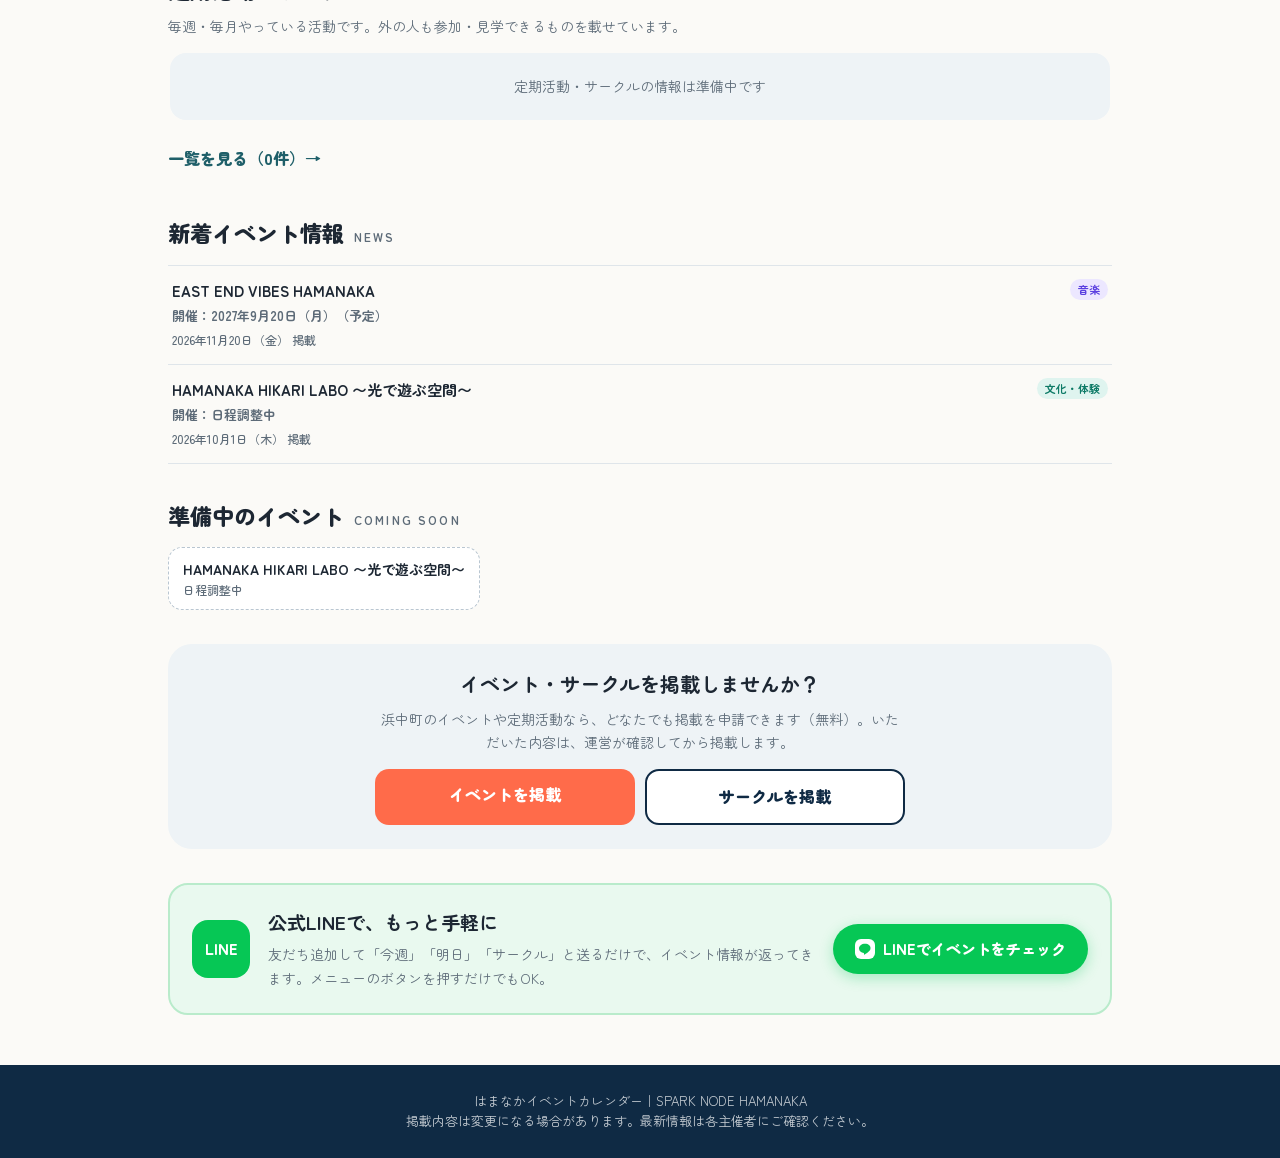
==== commit ba394f91: "Add files via upload" ====
--- a/index.html
+++ b/index.html
@@ -4,7 +4,7 @@
 <meta charset="UTF-8">
 <meta name="viewport" content="width=device-width, initial-scale=1">
 <title>はまなかイベントカレンダー｜浜中町のイベント情報</title>
-<meta name="description" content="北海道浜中町のイベント情報をまとめてチェックできるイベントカレンダー。若者イベント、新着情報、月別・今週・来週の予定がひと目でわかります。">
+<meta name="description" content="北海道浜中町のイベント情報をまとめてチェックできるイベントカレンダー。今週のイベント、カレンダー、新着情報、定期活動・サークルがひと目でわかります。">
 <link rel="icon" href="img/favicon.svg" type="image/svg+xml">
 <link rel="apple-touch-icon" href="img/favicon.svg">
 <meta name="theme-color" content="#0f2a44">
@@ -20,7 +20,7 @@
 <link rel="preconnect" href="https://fonts.googleapis.com">
 <link rel="preconnect" href="https://fonts.gstatic.com" crossorigin>
 <link href="https://fonts.googleapis.com/css2?family=Zen+Maru+Gothic:wght@500;700;900&display=swap" rel="stylesheet">
-<link rel="stylesheet" href="style.css?v=20261126g">
+<link rel="stylesheet" href="style.css?v=20261127a">
 </head>
 <body>
 
@@ -39,7 +39,10 @@
     <h1>はまなかイベントカレンダー</h1>
     <p class="lead">浜中町のイベント情報を、ここでまとめてチェック。</p>
     <span class="today-pill" id="todayPill"></span>
-    <a class="post-btn hidden" id="postBtnTop" target="_blank" rel="noopener">＋ イベントを掲載する</a>
+    <div class="head-btns">
+      <a class="post-btn hidden" id="postBtnTop" target="_blank" rel="noopener">＋ イベントを掲載する</a>
+      <a class="line-btn sm hidden" data-line data-line-link target="_blank" rel="noopener">LINEでイベントをチェック</a>
+    </div>
   </div>
   <svg class="waves" viewBox="0 0 1200 46" preserveAspectRatio="none"><path d="M0,24 C150,46 300,4 450,22 C600,40 750,6 900,22 C1050,38 1125,16 1200,20 L1200,46 L0,46 Z" fill="#fbfaf7"/></svg>
 </header>
@@ -90,6 +93,17 @@
       </div>
     </div>
   </section>
+
+  <section id="lineSec" class="line-sec hidden" data-line>
+    <div class="line-box">
+      <div class="line-ic" aria-hidden="true">LINE</div>
+      <div class="line-txt">
+        <h2>公式LINEで、もっと手軽に</h2>
+        <p>友だち追加して「今週」「明日」「サークル」と送るだけで、イベント情報が返ってきます。メニューのボタンを押すだけでもOK。</p>
+      </div>
+      <a class="line-btn" data-line-link target="_blank" rel="noopener">LINEでイベントをチェック</a>
+    </div>
+  </section>
 </main>
 
 <footer>
@@ -99,8 +113,8 @@
 
 <div class="modal-bg" id="modalBg"><div class="modal" id="modal" role="dialog" aria-modal="true"></div></div>
 
-<script src="config.js?v=20261126g"></script>
-<script src="common.js?v=20261126g"></script>
-<script src="app.js?v=20261126g"></script>
+<script src="config.js?v=20261127a"></script>
+<script src="common.js?v=20261127a"></script>
+<script src="app.js?v=20261127a"></script>
 </body>
 </html>
--- a/style.css
+++ b/style.css
@@ -259,3 +259,19 @@
 .list-range{order:3;flex-basis:100%;font-size:12px;font-weight:500;color:var(--sub)}
 #listArea + .cal-tools{margin-top:22px}
 #listArea .empty{text-align:left}
+
+/* ---------- 公式LINE ---------- */
+.head-btns{display:flex;flex-wrap:wrap;gap:8px;align-items:center;margin-top:14px}
+.head-btns .post-btn{margin:0}
+.line-btn{display:inline-flex;align-items:center;justify-content:center;gap:8px;background:#06c755;color:#fff;font-weight:900;text-decoration:none;border-radius:999px;padding:13px 22px;font-size:15px;box-shadow:0 4px 14px rgba(6,199,85,.3);white-space:nowrap}
+.line-btn::before{content:"";flex:0 0 auto;width:20px;height:20px;border-radius:6px;background:#fff url("data:image/svg+xml,%3Csvg xmlns='http://www.w3.org/2000/svg' viewBox='0 0 24 24'%3E%3Cpath fill='%2306c755' d='M12 4C7 4 3 7.2 3 11.1c0 3.5 3.1 6.4 7.3 7l.3 2c.1.5.6.6 1 .3 1.6-1.1 5.6-3.6 7.2-5.7.9-1.1 1.4-2.3 1.4-3.6C21 7.2 17 4 12 4z'/%3E%3C/svg%3E") center/16px no-repeat}
+.line-btn:hover{filter:brightness(1.05)}
+.line-btn.sm{padding:5px 14px 5px 8px;font-size:13px;gap:6px;box-shadow:none}
+.line-btn.sm::before{width:17px;height:17px;border-radius:5px;background-size:13px}
+.line-sec{margin-top:26px}
+.line-box{display:flex;align-items:center;gap:18px;flex-wrap:wrap;background:#e9f9ef;border:2px solid #b9ebcb;border-radius:20px;padding:22px}
+.line-ic{flex:0 0 auto;width:58px;height:58px;border-radius:16px;background:#06c755;color:#fff;font-weight:900;font-size:15px;display:flex;align-items:center;justify-content:center}
+.line-txt{flex:1 1 260px;min-width:0}
+.line-txt h2{font-size:19px;margin:0 0 6px;color:var(--ink)}
+.line-txt p{margin:0;color:var(--sub);font-size:14px;line-height:1.7}
+@media (max-width:560px){.line-box .line-btn{width:100%}}
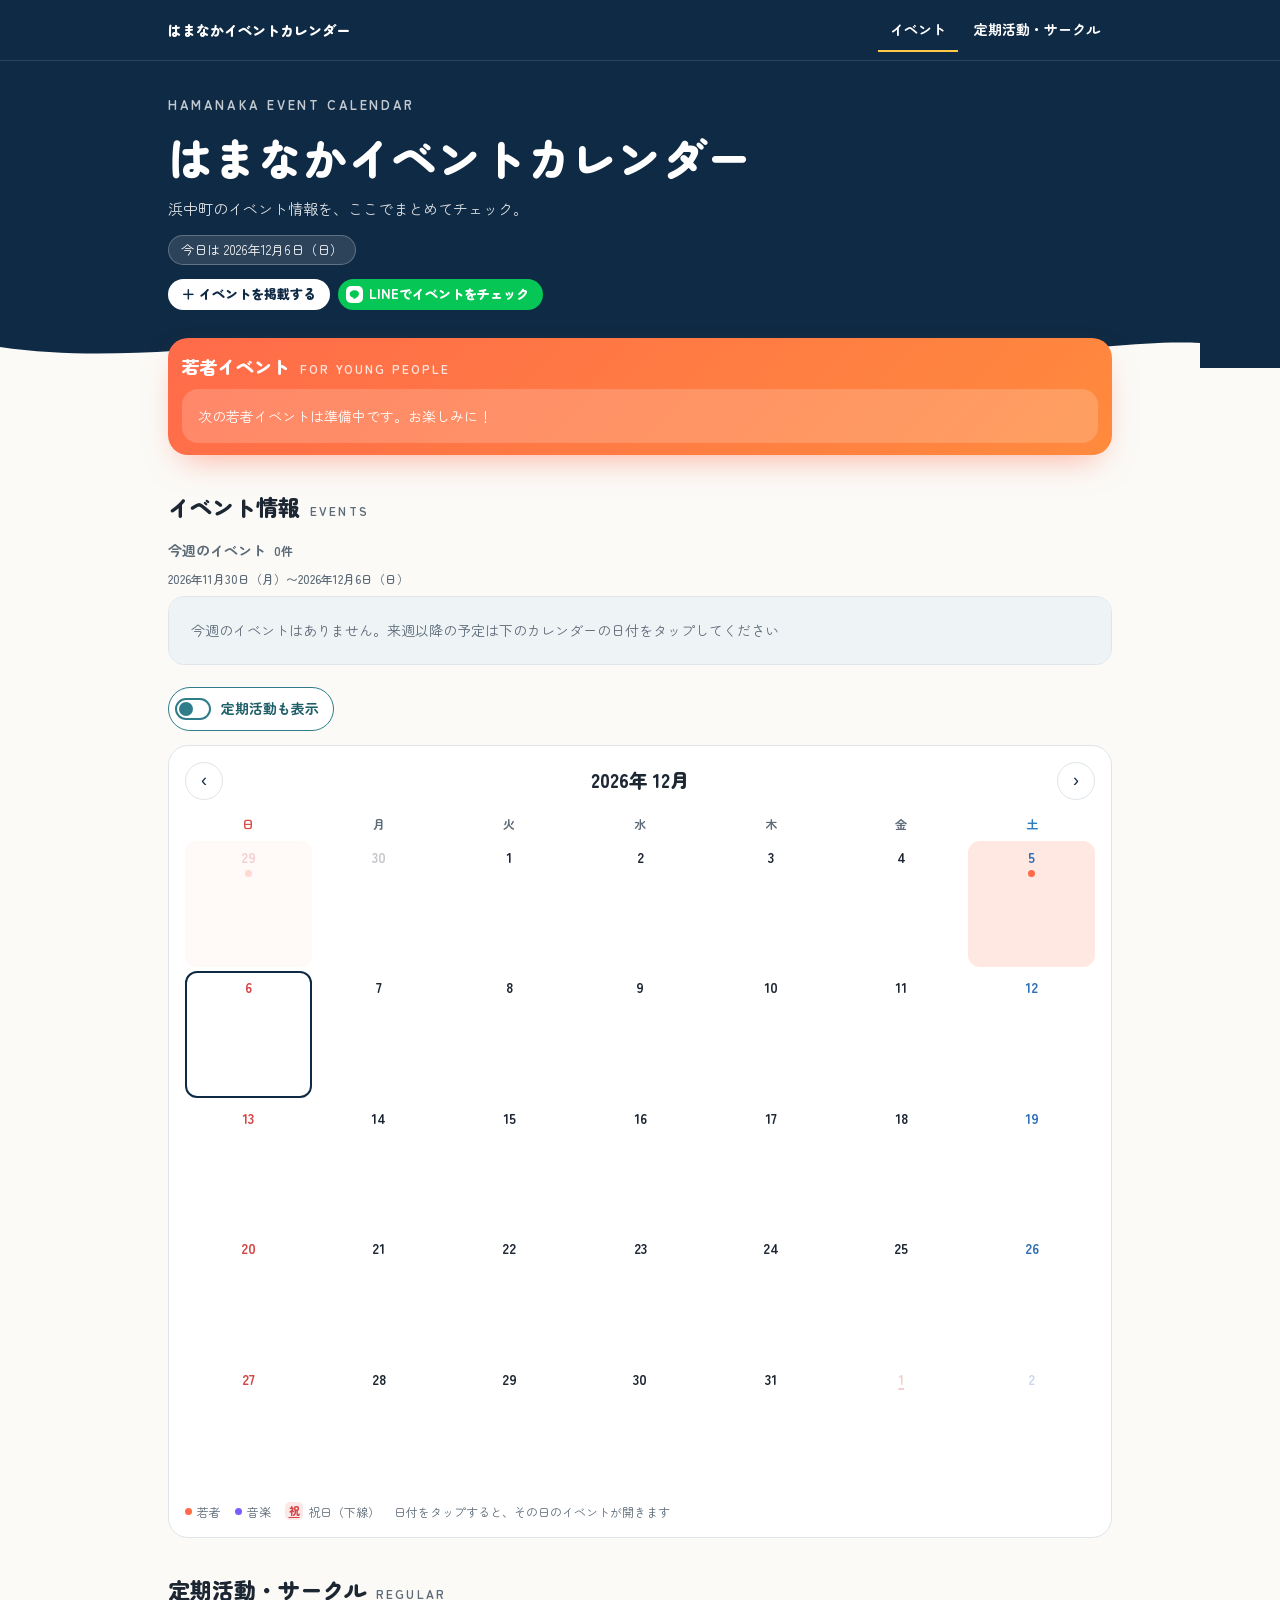
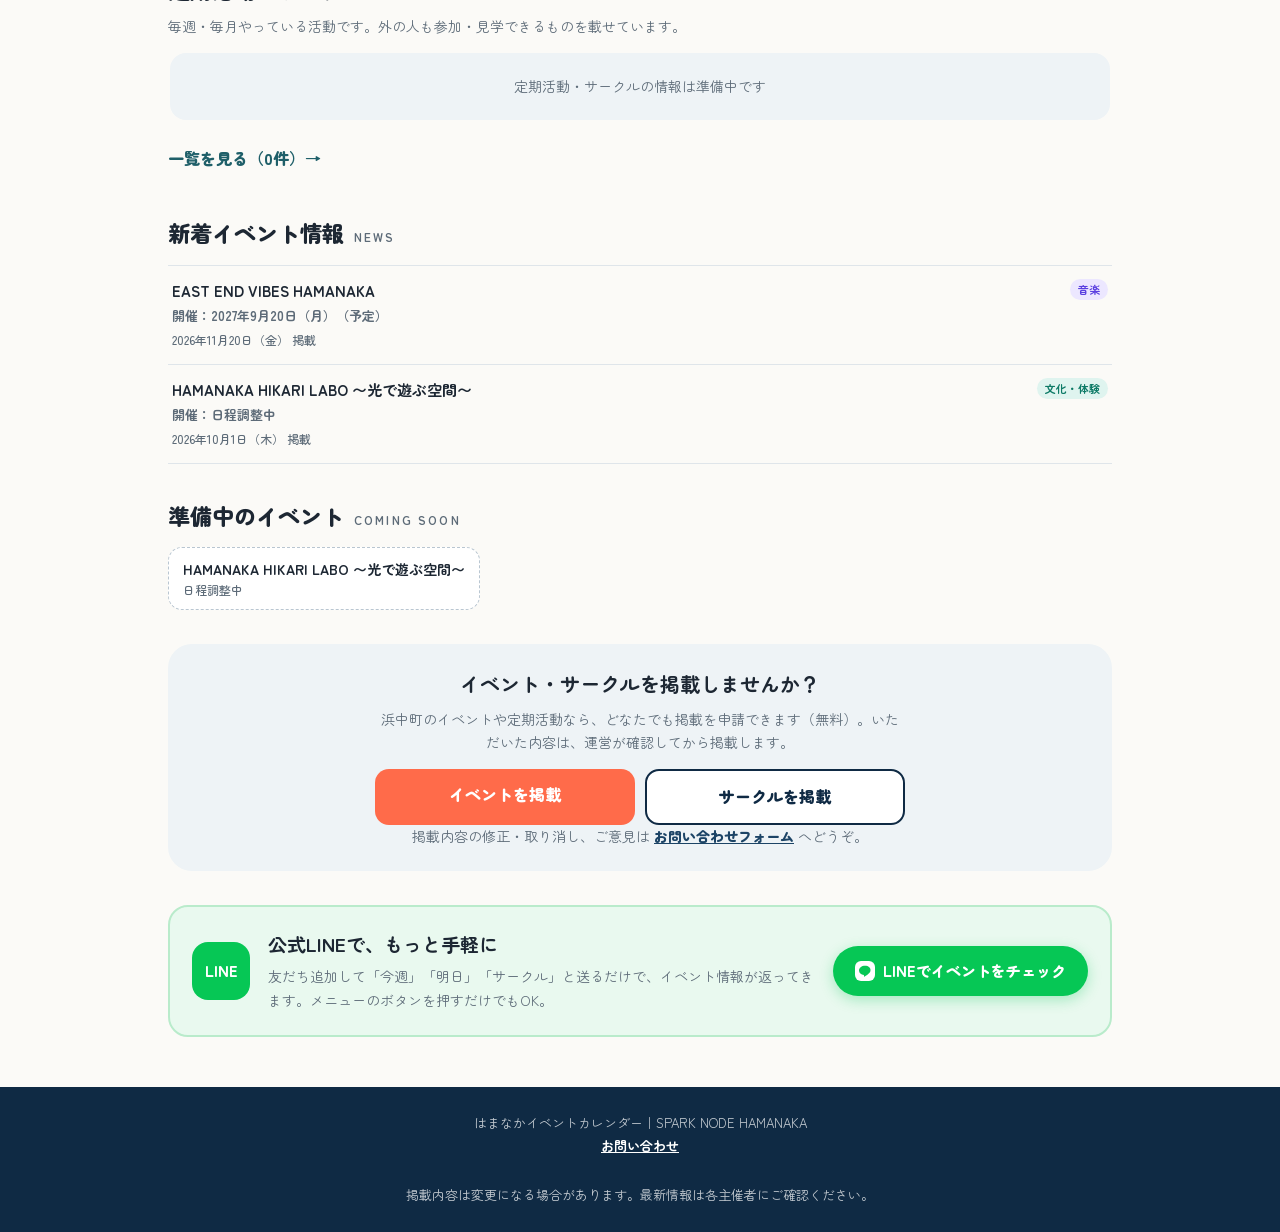
==== commit ff0e023c: "Add files via upload" ====
--- a/index.html
+++ b/index.html
@@ -20,7 +20,7 @@
 <link rel="preconnect" href="https://fonts.googleapis.com">
 <link rel="preconnect" href="https://fonts.gstatic.com" crossorigin>
 <link href="https://fonts.googleapis.com/css2?family=Zen+Maru+Gothic:wght@500;700;900&display=swap" rel="stylesheet">
-<link rel="stylesheet" href="style.css?v=20261127a">
+<link rel="stylesheet" href="style.css?v=20261128c">
 </head>
 <body>
 
@@ -91,6 +91,7 @@
         <a class="cta" id="postBtn" target="_blank" rel="noopener">イベントを掲載</a>
         <a class="cta sub" id="postRegBtn" target="_blank" rel="noopener">サークルを掲載</a>
       </div>
+      <p class="contact-note hidden" data-contact>掲載内容の修正・取り消し、ご意見は <a data-contact-link target="_blank" rel="noopener">お問い合わせフォーム</a> へどうぞ。</p>
     </div>
   </section>
 
@@ -107,14 +108,14 @@
 </main>
 
 <footer>
-  はまなかイベントカレンダー｜<span id="operator"></span><br>
+  はまなかイベントカレンダー｜<span id="operator"></span><span class="foot-contact-line hidden" data-contact><a class="foot-contact" data-contact-link target="_blank" rel="noopener">お問い合わせ</a></span><br>
   掲載内容は変更になる場合があります。最新情報は各主催者にご確認ください。
 </footer>
 
 <div class="modal-bg" id="modalBg"><div class="modal" id="modal" role="dialog" aria-modal="true"></div></div>
 
-<script src="config.js?v=20261127a"></script>
-<script src="common.js?v=20261127a"></script>
-<script src="app.js?v=20261127a"></script>
+<script src="config.js?v=20261128c"></script>
+<script src="common.js?v=20261128c"></script>
+<script src="app.js?v=20261128c"></script>
 </body>
 </html>
--- a/style.css
+++ b/style.css
@@ -275,3 +275,19 @@
 .line-txt h2{font-size:19px;margin:0 0 6px;color:var(--ink)}
 .line-txt p{margin:0;color:var(--sub);font-size:14px;line-height:1.7}
 @media (max-width:560px){.line-box .line-btn{width:100%}}
+
+/* ---------- 祝日・土日 ---------- */
+.cell .num{line-height:1.25}
+.cell.sun .num,.cell.hol .num{color:#d64545}
+.cell.sat .num{color:#2f6fb5}
+.cell.hol .num{text-decoration:underline;text-decoration-thickness:2px;text-underline-offset:3px}
+.cell.hol{cursor:pointer}
+.cell.sel .num{color:#fff}
+.hol-mark{display:inline-flex;align-items:center;justify-content:center;width:18px;height:18px;border-radius:5px;background:#fde8e8;color:#d64545;font-size:11px;font-weight:900;text-decoration:underline;text-underline-offset:2px}
+.hol-name{display:inline-block;margin:6px 0 0;padding:4px 12px;border-radius:99px;background:#fde8e8;color:#c03a3a;font-size:14px;font-weight:800}
+
+/* ---------- お問い合わせ ---------- */
+.contact-note{margin:16px 0 0;font-size:13px;color:var(--sub)}
+.contact-note a{color:var(--sea2);font-weight:800}
+footer a.foot-contact{color:#fff;font-weight:700}
+footer .foot-contact-line{display:block;margin:2px 0 8px}
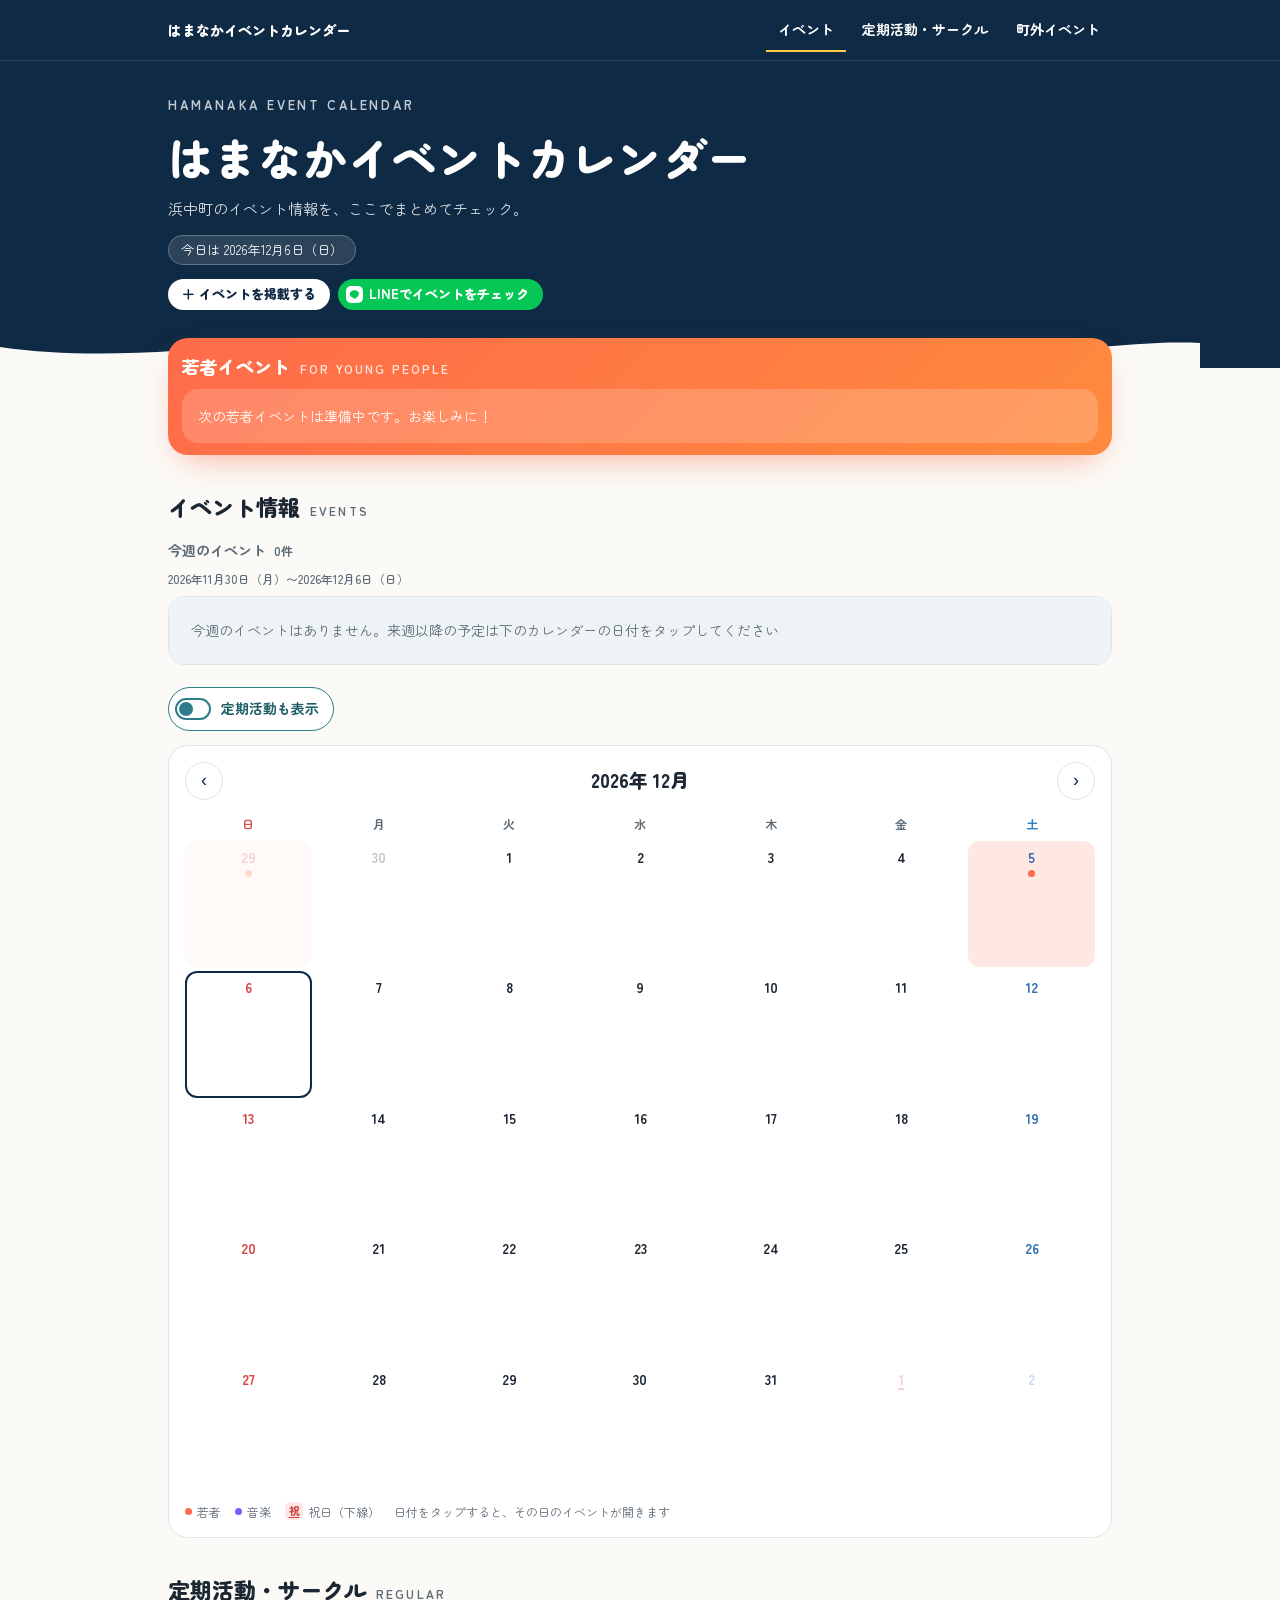
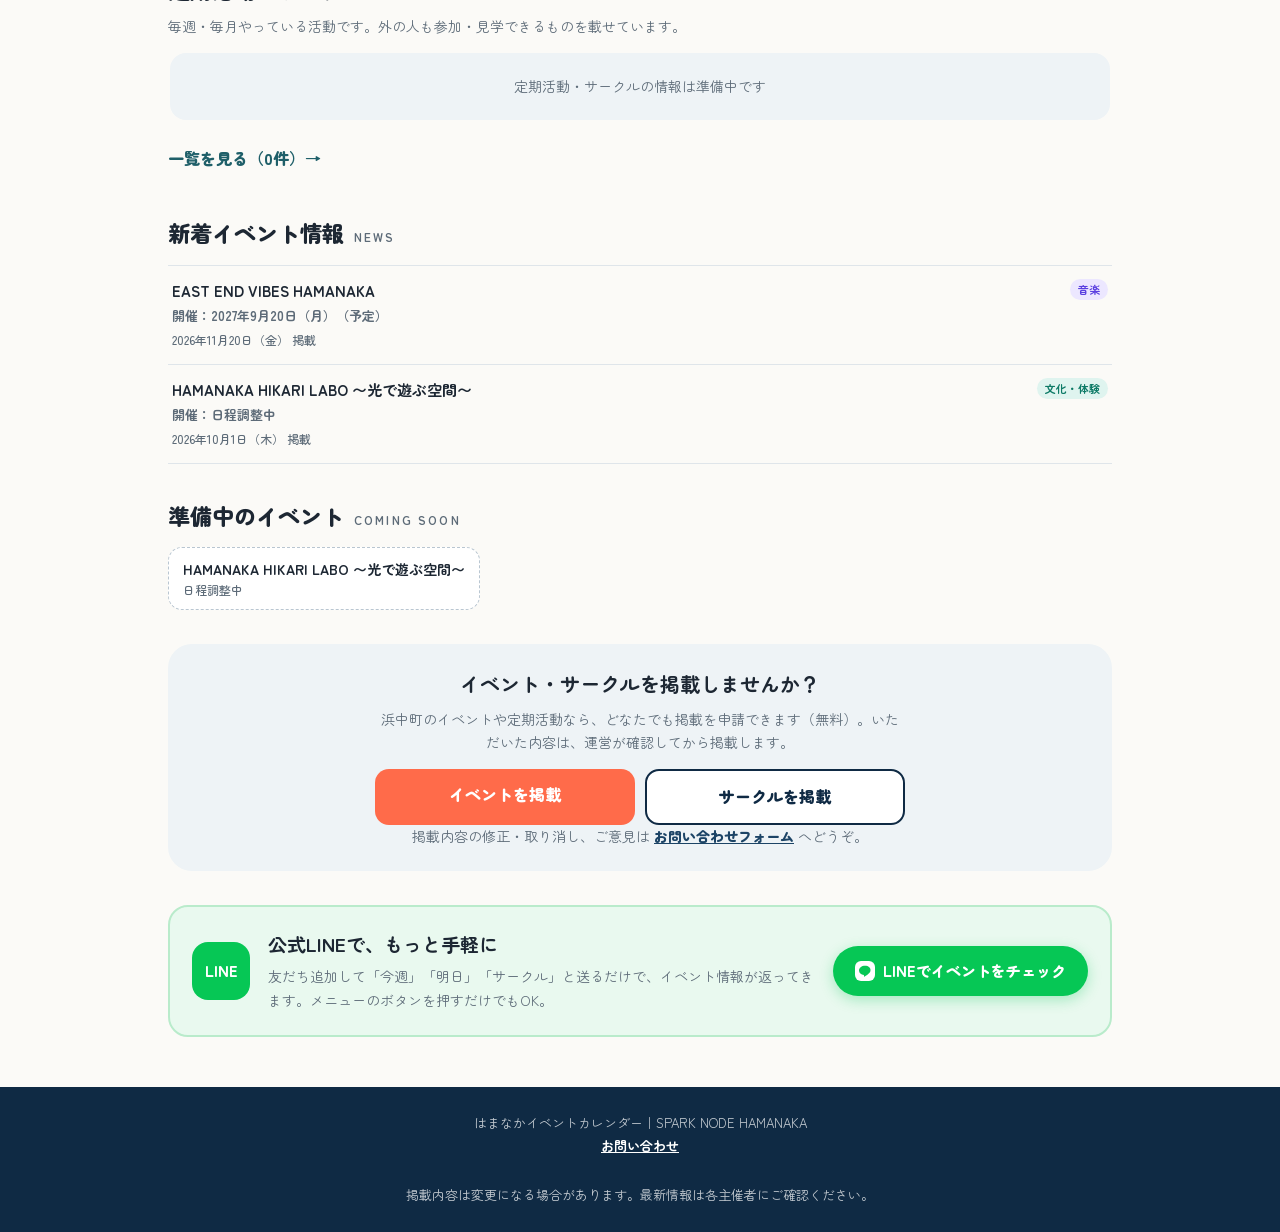
==== commit 89c89503: "Add files via upload" ====
--- a/index.html
+++ b/index.html
@@ -20,7 +20,7 @@
 <link rel="preconnect" href="https://fonts.googleapis.com">
 <link rel="preconnect" href="https://fonts.gstatic.com" crossorigin>
 <link href="https://fonts.googleapis.com/css2?family=Zen+Maru+Gothic:wght@500;700;900&display=swap" rel="stylesheet">
-<link rel="stylesheet" href="style.css?v=20261128c">
+<link rel="stylesheet" href="style.css?v=20261128d">
 </head>
 <body>
 
@@ -31,6 +31,7 @@
       <div class="links">
         <a href="#calendar" class="cur">イベント</a>
         <a href="regular.html">定期活動・サークル</a>
+        <a href="outside.html">町外イベント</a>
       </div>
     </div>
   </nav>
@@ -71,6 +72,13 @@
     <p class="sec-lead">毎週・毎月やっている活動です。外の人も参加・見学できるものを載せています。</p>
     <div class="rband" id="regBand"></div>
     <a class="more" href="regular.html">一覧を見る（<span id="regCount">0</span>件）→</a>
+  </section>
+
+  <section id="outside" class="hidden">
+    <div class="sec-head"><h2>町外の大きなイベント</h2><span class="en">NEARBY</span></div>
+    <p class="sec-lead">釧路・根室管内を中心に、道内の大きなおまつりや音楽フェスです。</p>
+    <div class="rband" id="outBand"></div>
+    <a class="more" href="outside.html">町外イベントを見る（<span id="outCount">0</span>件）→</a>
   </section>
 
   <section>
@@ -114,8 +122,8 @@
 
 <div class="modal-bg" id="modalBg"><div class="modal" id="modal" role="dialog" aria-modal="true"></div></div>
 
-<script src="config.js?v=20261128c"></script>
-<script src="common.js?v=20261128c"></script>
-<script src="app.js?v=20261128c"></script>
+<script src="config.js?v=20261128d"></script>
+<script src="common.js?v=20261128d"></script>
+<script src="app.js?v=20261128d"></script>
 </body>
 </html>
--- a/style.css
+++ b/style.css
@@ -291,3 +291,17 @@
 .contact-note a{color:var(--sea2);font-weight:800}
 footer a.foot-contact{color:#fff;font-weight:700}
 footer .foot-contact-line{display:block;margin:2px 0 8px}
+
+/* ---------- 町外イベント ---------- */
+.o-caution{font-size:13px;color:var(--sub);background:#fff8e6;border:1px solid #f3e1b0;border-radius:14px;padding:10px 14px;margin:0 0 12px;line-height:1.7}
+.o-head{font-size:18px;margin:26px 0 12px;display:flex;align-items:center;gap:8px}
+.o-now{font-size:12px;background:var(--coral);color:#fff;border-radius:99px;padding:2px 10px}
+.o-when{display:inline-block;font-size:13px;font-weight:800;color:var(--sub);background:var(--mist);border-radius:99px;padding:3px 12px}
+.o-when.fixed{background:var(--coral-soft);color:#c2442a}
+.o-big{display:inline-block;vertical-align:middle;font-size:11px;font-weight:900;color:#7a5600;background:var(--sun);border-radius:6px;padding:1px 7px;margin-left:4px}
+.o-tags{display:flex;gap:6px;flex-wrap:wrap}
+.o-tags .tag{background:#e1effa;color:#1f5f95}
+.o-tags .tag.g{background:#eef1f3;color:#55626e}
+.ocard .o-where{font-size:13px;color:var(--sub)}
+.ocard .o-when{align-self:flex-start}
+@media (max-width:480px){.topnav .links a{padding:10px 8px;font-size:13px}.topnav .brand{font-size:13px}}
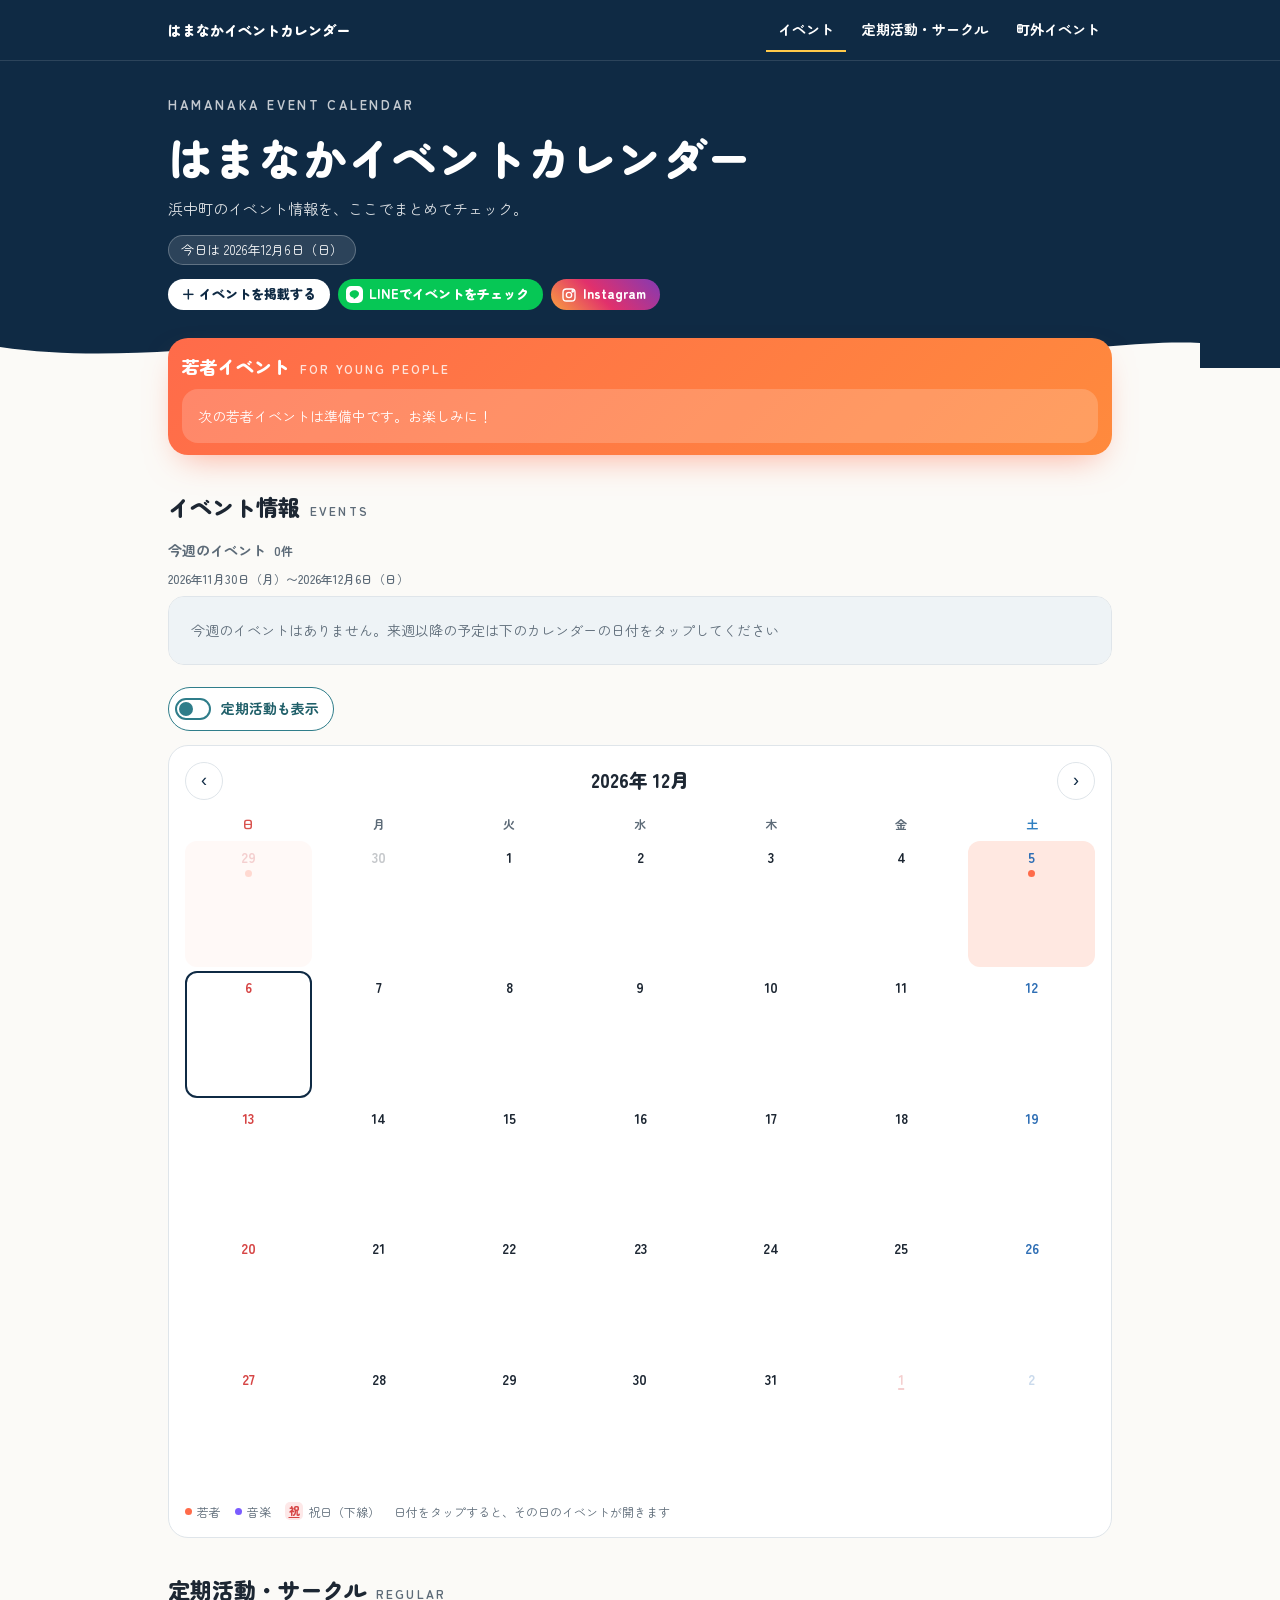
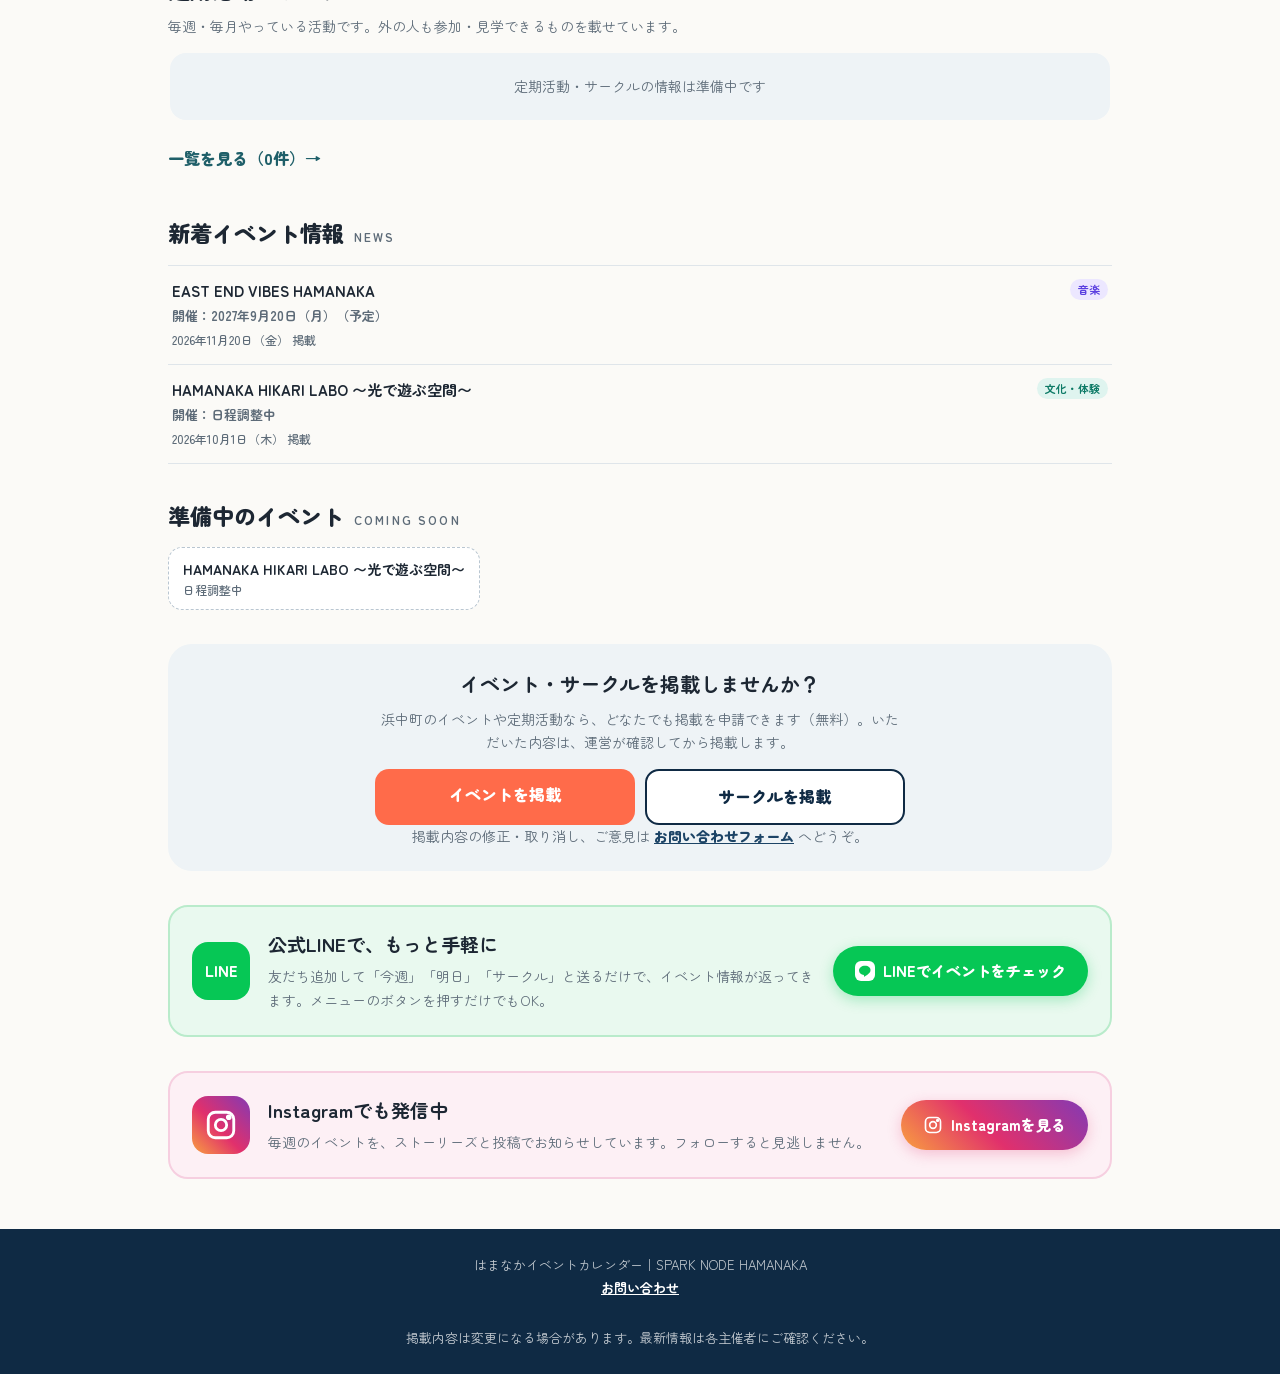
==== commit cb4e3d49: "サイトの上下に Instagram のボタンを追加 Co-Authored-By: Claude Opus 5.5 <noreply@anthropic.com>" ====
--- a/index.html
+++ b/index.html
@@ -20,7 +20,7 @@
 <link rel="preconnect" href="https://fonts.googleapis.com">
 <link rel="preconnect" href="https://fonts.gstatic.com" crossorigin>
 <link href="https://fonts.googleapis.com/css2?family=Zen+Maru+Gothic:wght@500;700;900&display=swap" rel="stylesheet">
-<link rel="stylesheet" href="style.css?v=20261128d">
+<link rel="stylesheet" href="style.css?v=20261128e">
 </head>
 <body>
 
@@ -43,6 +43,7 @@
     <div class="head-btns">
       <a class="post-btn hidden" id="postBtnTop" target="_blank" rel="noopener">＋ イベントを掲載する</a>
       <a class="line-btn sm hidden" data-line data-line-link target="_blank" rel="noopener">LINEでイベントをチェック</a>
+      <a class="ig-btn sm hidden" data-ig data-ig-link target="_blank" rel="noopener">Instagram</a>
     </div>
   </div>
   <svg class="waves" viewBox="0 0 1200 46" preserveAspectRatio="none"><path d="M0,24 C150,46 300,4 450,22 C600,40 750,6 900,22 C1050,38 1125,16 1200,20 L1200,46 L0,46 Z" fill="#fbfaf7"/></svg>
@@ -113,6 +114,16 @@
       <a class="line-btn" data-line-link target="_blank" rel="noopener">LINEでイベントをチェック</a>
     </div>
   </section>
+  <section id="igSec" class="ig-sec hidden" data-ig>
+    <div class="ig-box">
+      <div class="ig-ic" aria-hidden="true"></div>
+      <div class="line-txt">
+        <h2>Instagramでも発信中</h2>
+        <p>毎週のイベントを、ストーリーズと投稿でお知らせしています。フォローすると見逃しません。</p>
+      </div>
+      <a class="ig-btn" data-ig-link target="_blank" rel="noopener">Instagramを見る</a>
+    </div>
+  </section>
 </main>
 
 <footer>
@@ -122,8 +133,8 @@
 
 <div class="modal-bg" id="modalBg"><div class="modal" id="modal" role="dialog" aria-modal="true"></div></div>
 
-<script src="config.js?v=20261128d"></script>
-<script src="common.js?v=20261128d"></script>
-<script src="app.js?v=20261128d"></script>
+<script src="config.js?v=20261128e"></script>
+<script src="common.js?v=20261128e"></script>
+<script src="app.js?v=20261128e"></script>
 </body>
 </html>
--- a/style.css
+++ b/style.css
@@ -305,3 +305,14 @@
 .ocard .o-where{font-size:13px;color:var(--sub)}
 .ocard .o-when{align-self:flex-start}
 @media (max-width:480px){.topnav .links a{padding:10px 8px;font-size:13px}.topnav .brand{font-size:13px}}
+
+/* ---------- Instagram ---------- */
+.ig-btn{display:inline-flex;align-items:center;justify-content:center;gap:8px;background:linear-gradient(45deg,#f9a03f,#e1306c 45%,#833ab4);color:#fff;font-weight:900;text-decoration:none;border-radius:999px;padding:13px 22px;font-size:15px;white-space:nowrap;box-shadow:0 4px 14px rgba(225,48,108,.25)}
+.ig-btn::before{content:"";flex:0 0 auto;width:20px;height:20px;background:url("data:image/svg+xml,%3Csvg xmlns='http://www.w3.org/2000/svg' viewBox='0 0 24 24' fill='none' stroke='%23fff' stroke-width='2'%3E%3Crect x='3' y='3' width='18' height='18' rx='5'/%3E%3Ccircle cx='12' cy='12' r='4'/%3E%3Ccircle cx='17.5' cy='6.5' r='1' fill='%23fff'/%3E%3C/svg%3E") center/20px no-repeat}
+.ig-btn:hover{filter:brightness(1.05)}
+.ig-btn.sm{padding:5px 14px 5px 10px;font-size:13px;gap:6px;box-shadow:none}
+.ig-btn.sm::before{width:16px;height:16px;background-size:16px}
+.ig-sec{margin-top:16px}
+.ig-box{display:flex;align-items:center;gap:18px;flex-wrap:wrap;background:#fdf0f5;border:2px solid #f6cfe0;border-radius:20px;padding:22px}
+.ig-ic{flex:0 0 auto;width:58px;height:58px;border-radius:16px;background:url("data:image/svg+xml,%3Csvg xmlns='http://www.w3.org/2000/svg' viewBox='0 0 24 24' fill='none' stroke='%23fff' stroke-width='2'%3E%3Crect x='3' y='3' width='18' height='18' rx='5'/%3E%3Ccircle cx='12' cy='12' r='4'/%3E%3Ccircle cx='17.5' cy='6.5' r='1' fill='%23fff'/%3E%3C/svg%3E") center/34px no-repeat,linear-gradient(45deg,#f9a03f,#e1306c 45%,#833ab4)}
+@media (max-width:560px){.ig-box .ig-btn{width:100%}}
